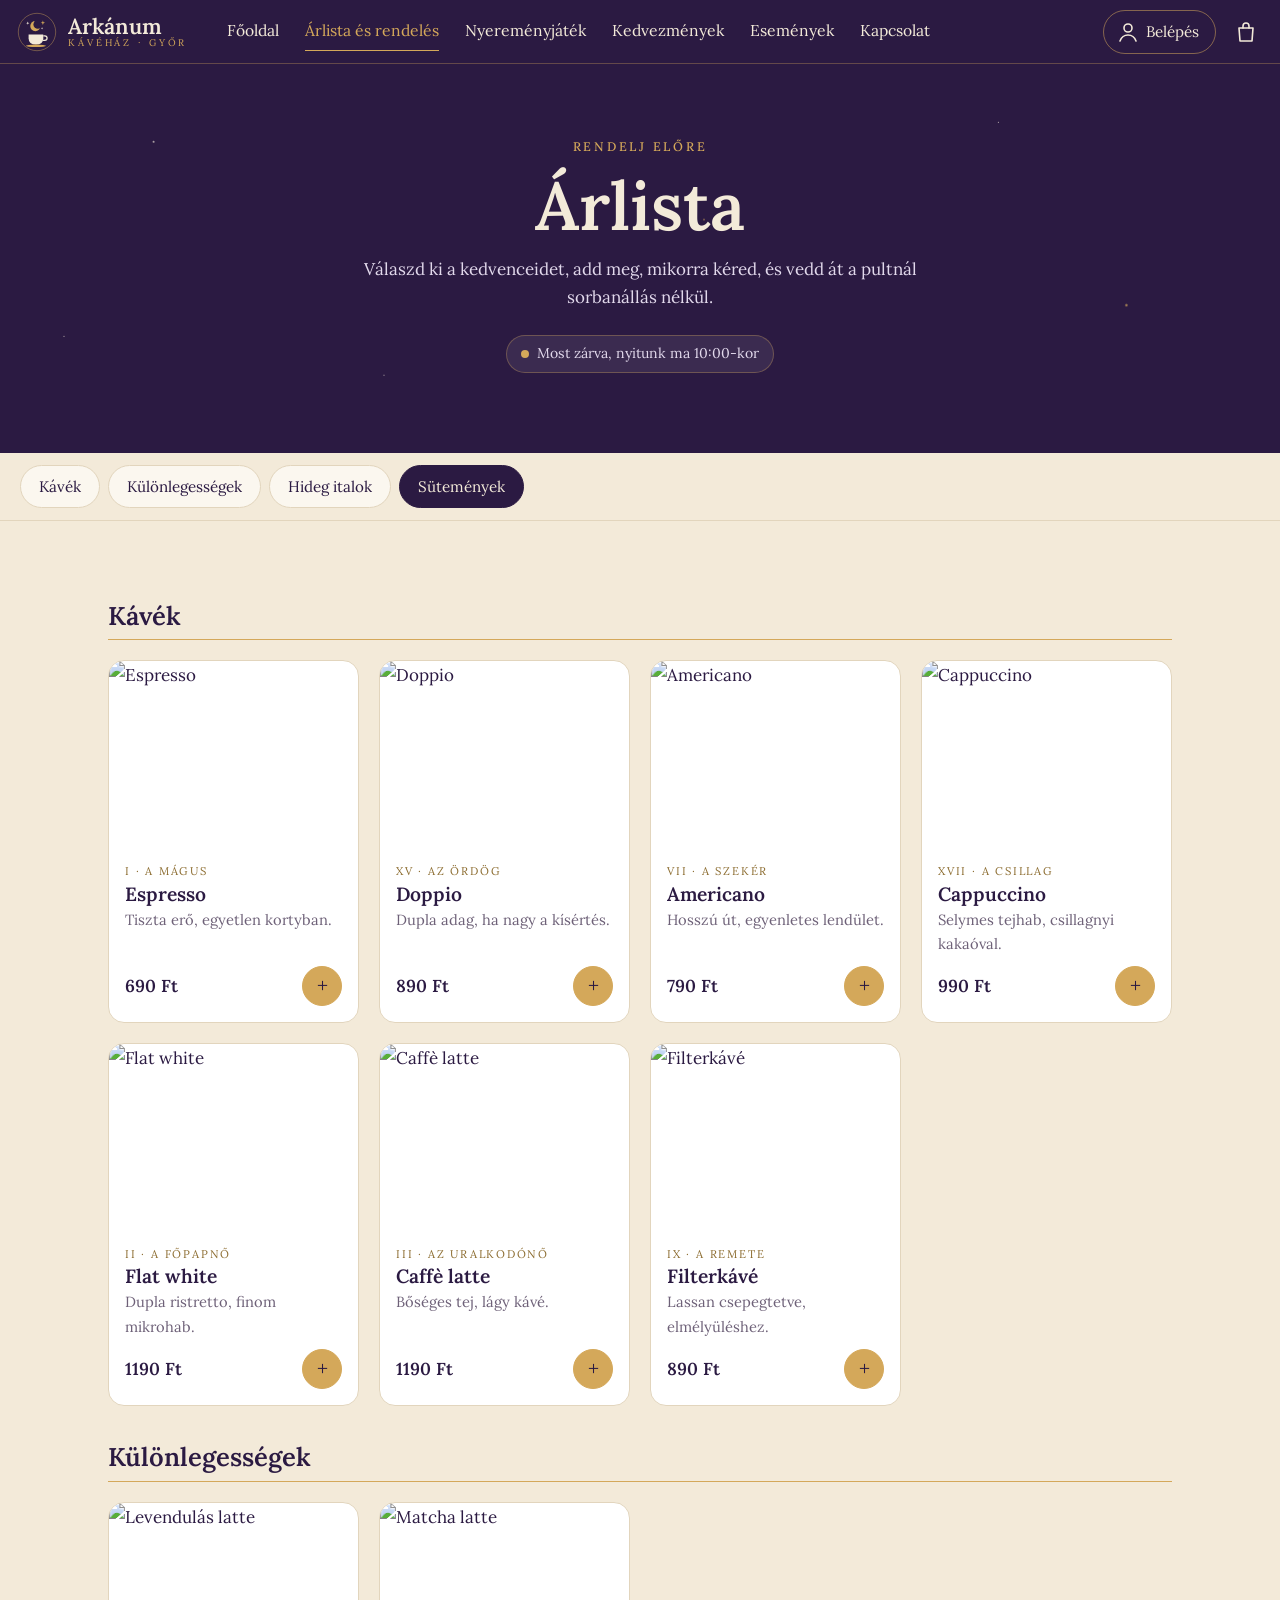
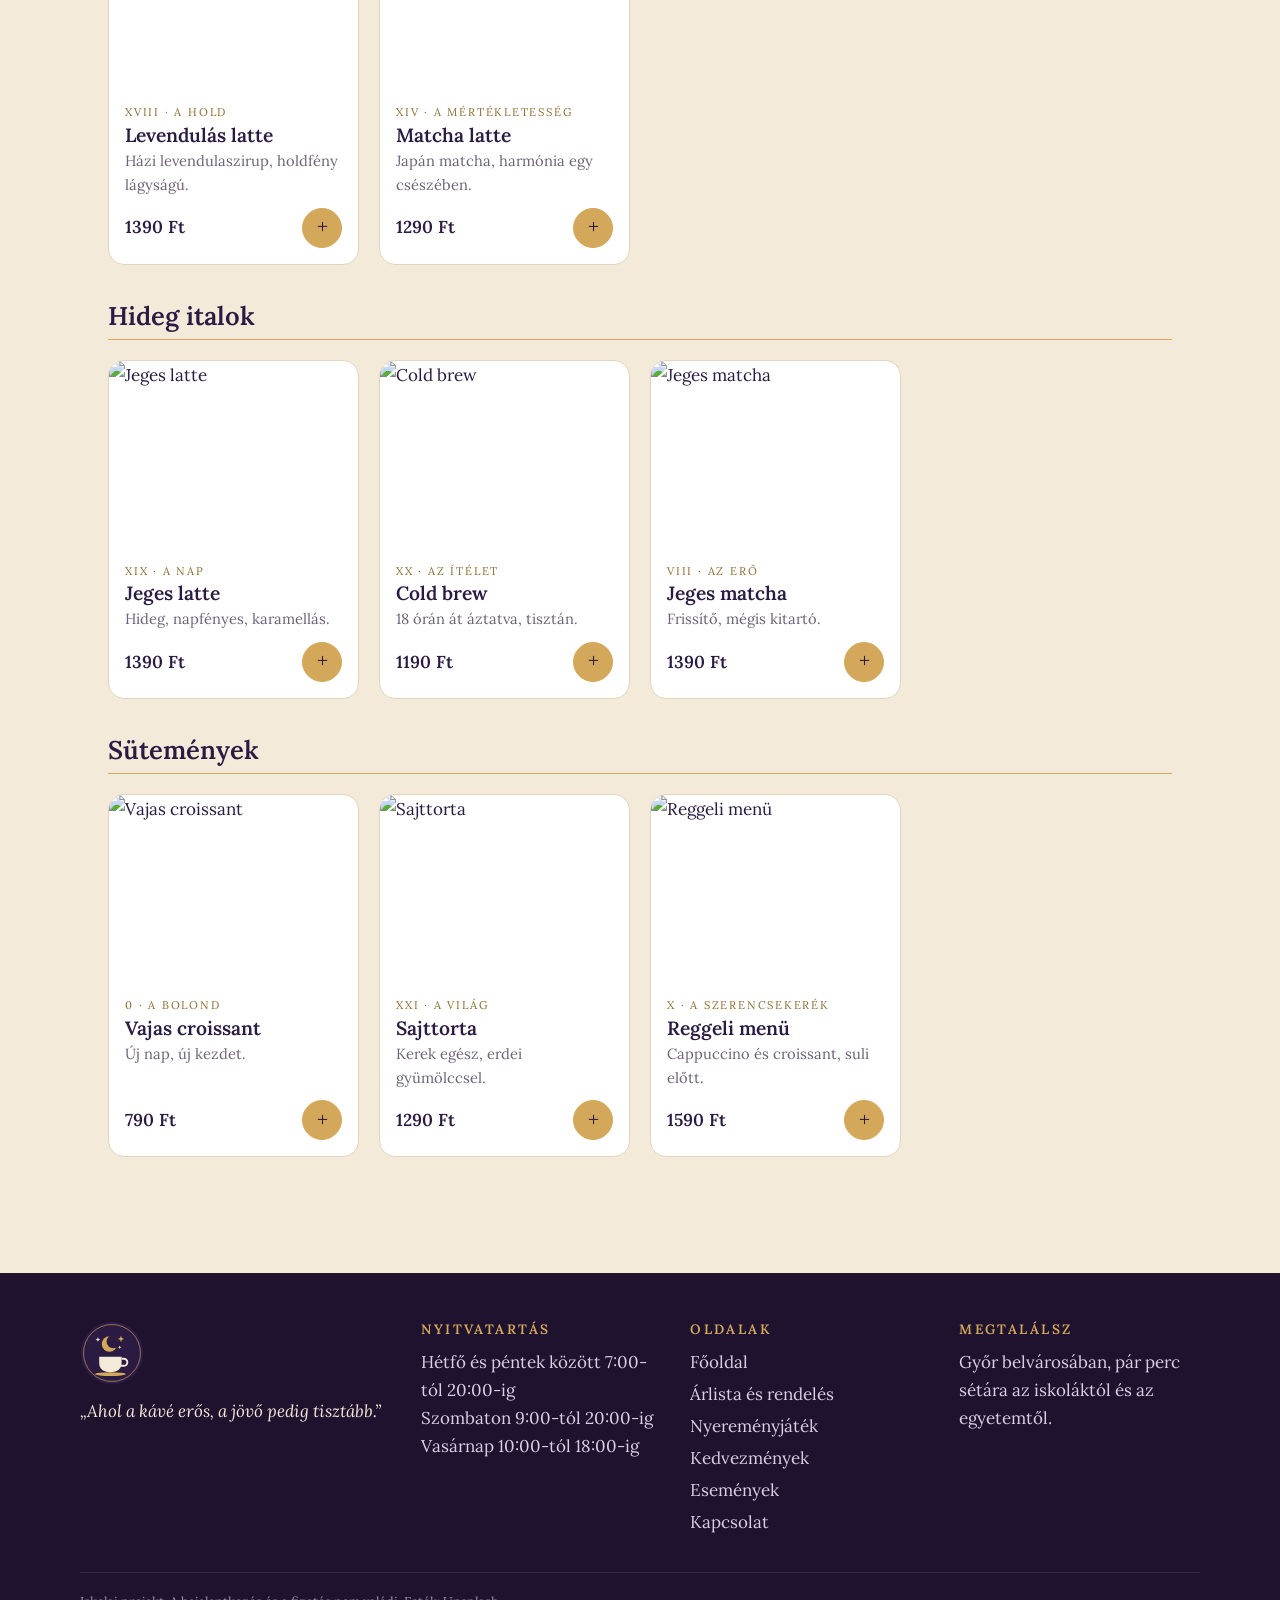
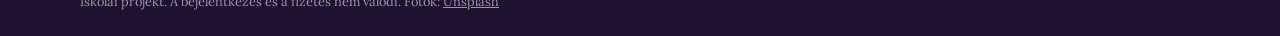
==== arlista.html @ 1b2915c7 "Többoldalas, mobilbarát oldal: hamburger menü, külön árlista és rendelés, kosár panel, saját időpont" ====
<!doctype html>
<html lang="hu">
<head>
  <meta charset="utf-8">
  <meta name="viewport" content="width=device-width, initial-scale=1">
  <title>Árlista és rendelés · Arkánum Kávéház</title>
  <meta name="theme-color" content="#2b1a42">
  <link rel="icon" href="assets/emblem.svg" type="image/svg+xml">
  <link rel="preconnect" href="https://fonts.googleapis.com">
  <link rel="preconnect" href="https://fonts.gstatic.com" crossorigin>
  <link href="https://fonts.googleapis.com/css2?family=Lora:ital,wght@0,400;0,500;0,600;1,400&display=swap" rel="stylesheet">
  <link rel="stylesheet" href="style.css">
</head>
<body>
  <main id="main">
    <section class="page-hero">
      <p class="eyebrow">Rendelj előre</p>
      <h1>Árlista</h1>
      <p>Válaszd ki a kedvenceidet, add meg, mikorra kéred, és vedd át a pultnál sorbanállás nélkül.</p>
      <p class="status-pill" data-open-status></p>
    </section>

    <nav class="cat-bar" id="cat-bar" aria-label="Kategóriák"></nav>
    <div class="wrap menu-wrap" id="menu"></div>

    <div class="cart-bar" id="cart-bar" hidden>
      <button type="button">
        <span id="cart-bar-count"></span>
        <b>Kosár megtekintése</b>
        <span id="cart-bar-total"></span>
      </button>
    </div>
  </main>

  <dialog id="cart" class="drawer" aria-labelledby="cart-title">
    <div class="drawer-head">
      <h2 id="cart-title">Kosarad</h2>
      <button type="button" class="close" data-close aria-label="Bezárás">✕</button>
    </div>
    <div class="drawer-body">
      <div id="cart-empty" class="empty">
        <img src="assets/emblem.svg" alt="" width="88" height="88">
        <p>A kosarad még üres.</p>
        <button type="button" class="btn" data-close>Vissza az árlistához</button>
      </div>
      <div id="cart-full">
        <ul id="cart-items" class="cart-items"></ul>

        <h3>Mikorra kéred?</h3>
        <div id="slots" class="slots" role="radiogroup" aria-label="Átvételi időpont"></div>

        <h3>Kedvezmények</h3>
        <label class="switch"><input type="checkbox" id="opt-student"><span class="track"></span><span>Diák vagyok<small>15% kedvezmény, átvételkor mutasd a diákigazolványod</small></span></label>
        <label class="switch" id="points-row"><input type="checkbox" id="opt-points"><span class="track"></span><span>500 pont beváltása<small>1000 Ft kedvezmény</small></span></label>
        <div class="coupon">
          <input id="opt-coupon" placeholder="Kuponkód, pl. NAP20" autocomplete="off" aria-label="Kuponkód">
          <span id="coupon-state" class="coupon-state" aria-live="polite"></span>
        </div>

        <h3>Fizetés</h3>
        <div class="pay-options">
          <label class="pay-opt"><input type="radio" name="pay" value="revolut" checked><span><b>Revolut Pay</b><small>Gyors fizetés az appból</small></span><em class="tag">5× pont</em></label>
          <label class="pay-opt"><input type="radio" name="pay" value="card"><span><b>Bankkártya</b><small>Visa, Mastercard</small></span></label>
          <label class="pay-opt"><input type="radio" name="pay" value="cash"><span><b>Fizetés átvételkor</b><small>Készpénz vagy kártya a pultnál</small></span></label>
        </div>
        <p class="login-hint" id="login-hint">Lépj be, és gyűjts pontot a rendeléseddel! <button type="button" class="btn-text" id="cart-login">Belépés</button></p>
      </div>
    </div>
    <div class="drawer-foot" id="cart-foot">
      <div id="summary" class="summary"></div>
      <button type="button" class="btn block" id="order-btn">Megrendelem</button>
    </div>
  </dialog>

  <dialog id="pay-dialog" class="modal paysheet">
    <form method="dialog">
      <p class="demo-tag">Demo, nem valódi fizetés</p>
      <h2>Revolut Pay</h2>
      <p class="pay-merchant">Arkánum Kávéház · Győr</p>
      <p class="amount" id="pay-amount"></p>
      <p id="pay-points" class="pay-points"></p>
      <button value="ok" class="btn block">Fizetés jóváhagyása</button>
      <button value="cancel" class="btn-text block">Mégse</button>
    </form>
  </dialog>

  <dialog id="done-dialog" class="modal">
    <form method="dialog" class="center">
      <div class="done-check" aria-hidden="true">✓</div>
      <h2>Köszönjük a rendelést!</h2>
      <p class="muted">Kortyolj a jövőbe!</p>
      <dl class="receipt">
        <div><dt>Rendelésszám</dt><dd id="done-no"></dd></div>
        <div><dt>Átvétel</dt><dd id="done-time"></dd></div>
        <div><dt>Fizetve</dt><dd id="done-total"></dd></div>
      </dl>
      <p id="done-points" class="small"></p>
      <button value="ok" class="btn block">Rendben</button>
    </form>
  </dialog>

  <script src="data.js"></script>
  <script src="pricing.js"></script>
  <script src="site.js"></script>
  <script src="order.js"></script>
</body>
</html>
---- style.css ----
/* Arkánum Kávéház: mobilra tervezve, nagyobb kijelzőn bővül. */
:root {
  --cream: #f3ead9;
  --paper: #fbf7ef;
  --night: #2b1a42;
  --night-2: #3a2657;
  --night-3: #1e122f;
  --gold: #d4a85a;
  --gold-2: #e4c07f;
  --gold-dark: #8b6b2e;
  --text: #2b1a42;
  --muted: #6e6178;
  --line: #e2d5bd;
  --ok: #3f7d4e;
  --bad: #a1413a;
  --serif: 'Lora', Georgia, serif;
  --header-h: 64px;
  --radius: 16px;
  --shadow: 0 10px 30px #2b1a421f;
}
* { box-sizing: border-box; }
[hidden] { display: none !important; }
html { scroll-behavior: smooth; scroll-padding-top: calc(var(--header-h) + 76px); -webkit-text-size-adjust: 100%; }
body { margin: 0; font: 17px/1.65 var(--serif); background: var(--cream); color: var(--text); }
body.menu-open { overflow: hidden; }
img { max-width: 100%; display: block; }
a { color: inherit; }
h1, h2, h3 { font-weight: 600; line-height: 1.2; margin: 0 0 12px; }
h1 { font-size: clamp(2.4rem, 9vw, 4.2rem); }
h2 { font-size: clamp(1.6rem, 5.5vw, 2.4rem); }
h3 { font-size: 1.2rem; }
p { margin: 0 0 14px; }
button { font: inherit; color: inherit; }
:focus-visible { outline: 2px solid var(--gold); outline-offset: 3px; }
.skip { position: absolute; left: -999px; top: 8px; background: var(--gold); color: var(--night); padding: 8px 14px; border-radius: 8px; z-index: 100; }
.skip:focus { left: 8px; }

.wrap { max-width: 1120px; margin: 0 auto; padding: 56px 20px; }
.wrap.narrow { max-width: 760px; }
.center { text-align: center; }
.muted { color: var(--muted); }
.small { font-size: .9rem; }
.eyebrow { text-transform: uppercase; letter-spacing: .22em; font-size: .78rem; font-weight: 500; color: var(--gold-dark); margin: 0 0 8px; }
.caps { text-transform: uppercase; letter-spacing: .45em; color: var(--gold); margin: 0; padding-left: .45em; }
.link-arrow { color: var(--gold-dark); font-weight: 600; text-decoration: none; white-space: nowrap; }
.link-arrow:hover { text-decoration: underline; }

/* ---------- Gombok ---------- */
.btn { display: inline-flex; align-items: center; justify-content: center; gap: 8px; min-height: 48px; padding: 10px 26px;
  background: var(--gold); color: var(--night); border: 1px solid var(--gold); border-radius: 999px;
  font-weight: 600; text-decoration: none; cursor: pointer; transition: background .15s, transform .15s; }
.btn:hover { background: var(--gold-2); }
.btn:active { transform: scale(.97); }
.btn.ghost { background: transparent; color: var(--gold); }
.btn.ghost:hover { background: #d4a85a22; }
.btn.ghost-dark { background: transparent; color: var(--night); border-color: var(--night); }
.btn.ghost-dark:hover { background: var(--night); color: var(--cream); }
.btn.block { width: 100%; }
.btn.small { min-height: 38px; padding: 6px 16px; font-size: .9rem; }
.btn-text { background: none; border: 0; color: var(--gold-dark); font-weight: 600; cursor: pointer; padding: 10px; min-height: 44px; }
.btn-text.block { width: 100%; }
.actions { display: flex; gap: 12px; justify-content: center; flex-wrap: wrap; }
.actions.left { justify-content: flex-start; }

/* ---------- Fejléc ---------- */
.site-header { position: sticky; top: 0; z-index: 50; height: var(--header-h); display: flex; align-items: center; gap: 16px;
  padding: 0 12px 0 16px; background: var(--night); color: var(--cream); border-bottom: 1px solid #d4a85a55; }
.brand { display: flex; align-items: center; gap: 10px; text-decoration: none; }
.brand img { width: 42px; height: 42px; }
.brand-text { display: flex; flex-direction: column; line-height: 1.05; }
.brand-text b { font-size: 1.35rem; font-weight: 600; }
.brand-text small { font-size: .6rem; letter-spacing: .3em; text-transform: uppercase; color: var(--gold); }
.header-actions { margin-left: auto; display: flex; align-items: center; gap: 2px; }
.icon-btn { position: relative; display: inline-flex; align-items: center; gap: 6px; min-width: 44px; height: 44px; padding: 0 10px;
  background: none; border: 0; border-radius: 999px; color: var(--cream); cursor: pointer; text-decoration: none; }
.icon-btn:hover { background: #ffffff14; }
.icon-btn svg { width: 24px; height: 24px; fill: none; stroke: currentColor; stroke-width: 1.6; stroke-linecap: round; stroke-linejoin: round; }
.account-label { display: none; font-size: .95rem; }
.count { position: absolute; top: 4px; right: 2px; min-width: 19px; height: 19px; padding: 0 5px; border-radius: 999px;
  background: var(--gold); color: var(--night); font-size: .72rem; font-weight: 600; display: grid; place-items: center; }

.hamburger { width: 44px; height: 44px; display: grid; place-content: center; gap: 6px; background: none; border: 0; cursor: pointer; }
.hamburger span { display: block; width: 24px; height: 2px; background: var(--cream); border-radius: 2px; transition: transform .25s, opacity .2s; }
.menu-open .hamburger span:nth-child(1) { transform: translateY(8px) rotate(45deg); }
.menu-open .hamburger span:nth-child(2) { opacity: 0; }
.menu-open .hamburger span:nth-child(3) { transform: translateY(-8px) rotate(-45deg); }

/* Mobil menü: teljes képernyős panel */
.site-nav { position: fixed; inset: var(--header-h) 0 0 0; z-index: 49; display: flex; flex-direction: column; padding: 24px 24px 40px;
  background: var(--night); overflow-y: auto; visibility: hidden; opacity: 0; transform: translateY(-12px);
  transition: opacity .25s, transform .25s, visibility 0s .25s; }
.menu-open .site-nav { visibility: visible; opacity: 1; transform: none; transition: opacity .25s, transform .25s; }
.site-nav a { color: var(--cream); text-decoration: none; font-size: 1.6rem; padding: 14px 0; border-bottom: 1px solid #d4a85a33; }
.site-nav a[aria-current="page"] { color: var(--gold); }
.nav-extra { margin-top: auto; padding-top: 32px; text-align: center; }
.site-nav .btn { font-size: 1.05rem; padding: 10px 26px; border: 1px solid var(--gold); color: var(--night); }
.nav-status { color: #bfb2cf; font-size: .9rem; margin: 14px 0 0; }

@media (min-width: 1080px) {
  .hamburger { display: none; }
  .site-nav { position: static; visibility: visible; opacity: 1; transform: none; flex-direction: row; gap: 26px;
    padding: 0; margin-left: 24px; background: none; overflow: visible; transition: none; }
  .site-nav a { font-size: .98rem; padding: 6px 0; border: 0; border-bottom: 1px solid transparent; }
  .site-nav a:hover, .site-nav a[aria-current="page"] { color: var(--gold); border-bottom-color: var(--gold); }
  .nav-extra { display: none; }
  .account-label { display: inline; }
  .account-btn { border: 1px solid #d4a85a88; padding: 0 16px 0 12px; margin-right: 6px; }
}

/* ---------- Csillagos lila hátterek ---------- */
.night, .page-hero, .promo {
  background-color: var(--night);
  background-image:
    radial-gradient(1.5px 1.5px at 12% 20%, #f3ead9cc, transparent),
    radial-gradient(1px 1px at 78% 15%, #f3ead9aa, transparent),
    radial-gradient(2px 2px at 88% 62%, #d4a85acc, transparent),
    radial-gradient(1px 1px at 30% 80%, #f3ead999, transparent),
    radial-gradient(1.5px 1.5px at 55% 40%, #d4a85a99, transparent),
    radial-gradient(1px 1px at 5% 70%, #f3ead9aa, transparent); }

/* ---------- Főoldal ---------- */
.hero { position: relative; min-height: calc(100svh - var(--header-h)); display: grid; place-items: center; text-align: center;
  padding: 48px 20px; color: var(--cream);
  background: linear-gradient(180deg, #2b1a42e6 0%, #2b1a42b3 45%, #1e122ff2 100%), var(--bg) center / cover no-repeat, var(--night); }
.hero-emblem { width: clamp(110px, 28vw, 150px); height: auto; margin: 0 auto 14px; filter: drop-shadow(0 8px 24px #0006); }
.hero h1 { font-size: clamp(3.2rem, 15vw, 6rem); margin: 0; }
.divider { display: flex; align-items: center; gap: 10px; max-width: 320px; margin: 18px auto; color: var(--gold); }
.divider::before, .divider::after { content: ''; flex: 1; height: 1px; background: var(--gold); }
.slogan { font-style: italic; font-size: clamp(1.25rem, 4.5vw, 1.7rem); margin-bottom: 28px; }
.status-pill { display: inline-flex; align-items: center; gap: 8px; margin: 26px 0 0; padding: 6px 14px; border-radius: 999px;
  background: #ffffff14; border: 1px solid #d4a85a55; font-size: .88rem; }
.status-pill::before { content: ''; width: 8px; height: 8px; border-radius: 50%; background: var(--gold); }
.status-pill.dark { background: var(--paper); border-color: var(--line); margin: 0 0 20px; }

.split { display: grid; gap: 36px; align-items: center; }
.quote { font-style: italic; font-size: 1.25rem; color: var(--gold-dark); border-left: 2px solid var(--gold); padding-left: 16px; }
.tarot-sample { margin: 0; }
.tarot-sample img { max-height: 520px; width: auto; margin: 0 auto; border: 1px solid var(--gold); box-shadow: var(--shadow); transform: rotate(2deg); }
.visit img { border-radius: var(--radius); aspect-ratio: 4 / 3; object-fit: cover; width: 100%; height: auto; box-shadow: var(--shadow); }

.band { background: var(--paper); border-block: 1px solid var(--line); }
.section-head { display: flex; justify-content: space-between; align-items: end; gap: 16px; flex-wrap: wrap; margin-bottom: 24px; }
.section-head h2 { margin: 0; }

.featured { display: grid; grid-auto-flow: column; grid-auto-columns: minmax(250px, 78%); gap: 16px; overflow-x: auto;
  scroll-snap-type: x mandatory; padding-bottom: 8px; margin: 0 -20px; padding-inline: 20px; scrollbar-width: none; }
.featured::-webkit-scrollbar { display: none; }
.feat-card { scroll-snap-align: start; background: #fff; border-radius: var(--radius); overflow: hidden; text-decoration: none;
  border: 1px solid var(--line); transition: transform .2s, box-shadow .2s; }
.feat-card:hover { transform: translateY(-4px); box-shadow: var(--shadow); }
.feat-card img { aspect-ratio: 4 / 3; object-fit: cover; width: 100%; height: auto; }
.fc-body { padding: 16px 18px 20px; }
.fc-body h3 { margin: 2px 0 4px; }
.fc-body .desc { color: var(--muted); font-size: .95rem; margin-bottom: 10px; }
.arcana { display: block; text-transform: uppercase; letter-spacing: .16em; font-size: .7rem; color: var(--gold-dark); }
.price { font-weight: 600; font-size: 1.08rem; white-space: nowrap; }

.features { display: grid; gap: 16px; margin-top: 28px; }
.features article { background: var(--paper); border: 1px solid var(--line); border-radius: var(--radius); padding: 24px; }
.f-icon { display: grid; place-items: center; width: 52px; height: 52px; border-radius: 50%; background: var(--night); color: var(--gold);
  font-size: 1.4rem; margin-bottom: 14px; }
.features p { color: var(--muted); }

.promo { color: var(--cream); }
.promo .eyebrow { color: var(--gold); }
.promo-inner { display: grid; gap: 20px; }
.promo p:not(.eyebrow) { color: #d9cfe6; margin: 0; }

/* ---------- Aloldalak fejléce ---------- */
.page-hero { color: var(--cream); text-align: center; padding: 48px 20px 56px; }
.page-hero .eyebrow { color: var(--gold); }
.page-hero h1 { margin-bottom: 10px; }
.page-hero p { max-width: 560px; margin-inline: auto; color: #e2d9ec; }
.page-hero .status-pill { margin-top: 10px; }

/* ---------- Árlista ---------- */
.cat-bar { position: sticky; top: var(--header-h); z-index: 40; display: flex; gap: 8px; overflow-x: auto; padding: 12px 20px;
  background: var(--cream); border-bottom: 1px solid var(--line); scrollbar-width: none; }
.cat-bar::-webkit-scrollbar { display: none; }
.chip { flex: none; padding: 8px 18px; border-radius: 999px; border: 1px solid var(--line); background: var(--paper);
  text-decoration: none; font-size: .95rem; white-space: nowrap; }
.chip.active, .chip:hover { background: var(--night); color: var(--cream); border-color: var(--night); }
.menu-wrap { padding-top: 24px; padding-bottom: 120px; }
.menu-cat { margin-bottom: 36px; }
.menu-cat h2 { font-size: 1.6rem; padding-bottom: 8px; border-bottom: 1px solid var(--gold); margin-bottom: 8px; }
.menu-list { display: grid; }
.menu-item { display: grid; grid-template-columns: 1fr 104px; gap: 14px; padding: 16px 0; border-bottom: 1px solid var(--line); }
.menu-item img { grid-column: 2; grid-row: 1; width: 104px; height: 104px; object-fit: cover; border-radius: 12px; }
.mi-body { grid-column: 1; grid-row: 1; display: flex; flex-direction: column; min-width: 0; }
.mi-body h3 { margin: 2px 0 2px; }
.mi-body .desc { color: var(--muted); font-size: .92rem; margin: 0 0 10px; }
.mi-foot { margin-top: auto; display: flex; align-items: center; justify-content: space-between; gap: 10px; }

.stepper { display: inline-flex; align-items: center; gap: 4px; }
.stepper button, .add-btn { width: 40px; height: 40px; border-radius: 50%; border: 1px solid var(--gold); background: var(--paper);
  color: var(--night); font-size: 1.3rem; line-height: 1; cursor: pointer; display: grid; place-items: center; }
.stepper .add-btn { background: var(--gold); }
.stepper button:hover, .add-btn:hover { background: var(--gold-2); }
.stepper .qty { min-width: 26px; text-align: center; font-weight: 600; }
.stepper.big button { width: 36px; height: 36px; }

.cart-bar { position: fixed; left: 0; right: 0; bottom: 0; z-index: 45; padding: 12px 16px calc(12px + env(safe-area-inset-bottom));
  background: linear-gradient(transparent, var(--cream) 30%); }
.cart-bar button { width: 100%; max-width: 560px; margin: 0 auto; display: flex; justify-content: space-between; align-items: center; gap: 12px;
  min-height: 56px; padding: 0 22px; border: 0; border-radius: 999px; background: var(--night); color: var(--cream); cursor: pointer;
  box-shadow: 0 8px 24px #2b1a4255; }
.cart-bar b { color: var(--gold); }

@media (min-width: 720px) {
  .menu-list { grid-template-columns: repeat(auto-fill, minmax(250px, 1fr)); gap: 20px; padding-top: 12px; }
  .menu-item { display: flex; flex-direction: column; gap: 0; padding: 0; border: 1px solid var(--line); border-radius: var(--radius);
    background: #fff; overflow: hidden; }
  .menu-item img { width: 100%; height: auto; aspect-ratio: 4 / 3; border-radius: 0; }
  .mi-body { padding: 14px 16px 16px; flex: 1; }
}

/* ---------- Kosár (alsó panel mobilon, oldalsáv asztalin) ---------- */
dialog { color: var(--text); font-family: var(--serif); }
dialog::backdrop { background: #1a0f2bb8; backdrop-filter: blur(2px); }
.drawer { margin: auto 0 0; width: 100%; max-width: 100%; max-height: 92svh; padding: 0; border: 0; border-radius: 22px 22px 0 0;
  background: var(--paper); overflow: hidden; }
.drawer[open] { display: flex; flex-direction: column; animation: up .28s ease-out; }
@keyframes up { from { transform: translateY(40px); opacity: 0; } }
.drawer-head { display: flex; align-items: center; justify-content: space-between; padding: 16px 20px; border-bottom: 1px solid var(--line); }
.drawer-head h2 { font-size: 1.4rem; margin: 0; }
.close { width: 44px; height: 44px; border-radius: 50%; border: 1px solid var(--line); background: #fff; cursor: pointer; font-size: 1rem; }
.drawer-body { overflow-y: auto; padding: 8px 20px 20px; flex: 1; overscroll-behavior: contain; }
.drawer-body h3 { font-size: 1.05rem; margin: 22px 0 10px; }
.drawer-foot { padding: 14px 20px calc(14px + env(safe-area-inset-bottom)); border-top: 1px solid var(--line); background: #fff; }
@media (min-width: 720px) {
  .drawer { margin: 0 0 0 auto; height: 100%; max-height: 100%; width: 440px; border-radius: 0; }
  .drawer[open] { animation-name: side; }
  @keyframes side { from { transform: translateX(40px); opacity: 0; } }
}
.empty { text-align: center; padding: 40px 0; }
.empty img { margin: 0 auto 16px; opacity: .85; }
.cart-items { list-style: none; margin: 0; padding: 0; }
.cart-line { display: grid; grid-template-columns: 56px 1fr auto; gap: 12px; align-items: center; padding: 12px 0; border-bottom: 1px solid var(--line); }
.cart-line img { width: 56px; height: 56px; border-radius: 10px; object-fit: cover; }
.cart-line .cl-info { display: flex; flex-direction: column; line-height: 1.3; min-width: 0; }
.cart-line small { color: var(--muted); }

.slots { display: grid; grid-auto-flow: column; grid-auto-columns: 92px; gap: 8px; overflow-x: auto; padding-bottom: 6px; scrollbar-width: thin; }
.slot { position: relative; display: flex; flex-direction: column; align-items: center; padding: 10px 6px; border: 1px solid var(--line);
  border-radius: 12px; background: #fff; cursor: pointer; line-height: 1.25; }
.slot input { position: absolute; opacity: 0; pointer-events: none; }
.slot small { font-size: .74rem; color: var(--muted); text-transform: capitalize; }
.slot b { font-size: 1.1rem; }
.slot:has(input:checked) { background: var(--night); border-color: var(--night); color: var(--cream); }
.slot:has(input:checked) small { color: var(--gold); }
.slot:has(input:focus-visible) { outline: 2px solid var(--gold); outline-offset: 2px; }

.switch { position: relative; display: flex; align-items: center; gap: 12px; padding: 10px 0; cursor: pointer; }
.switch input { position: absolute; opacity: 0; }
.switch .track { flex: none; width: 46px; height: 28px; border-radius: 999px; background: #d8ccb6; position: relative; transition: background .2s; }
.switch .track::after { content: ''; position: absolute; top: 3px; left: 3px; width: 22px; height: 22px; border-radius: 50%; background: #fff;
  box-shadow: 0 1px 3px #0003; transition: transform .2s; }
.switch input:checked + .track { background: var(--night); }
.switch input:checked + .track::after { transform: translateX(18px); background: var(--gold); }
.switch input:focus-visible + .track { outline: 2px solid var(--gold); outline-offset: 2px; }
.switch small { display: block; color: var(--muted); font-size: .82rem; line-height: 1.3; }
.coupon { display: flex; align-items: center; gap: 10px; flex-wrap: wrap; margin-top: 6px; }
.coupon input { flex: 1; min-width: 160px; }
.coupon-state { font-size: .85rem; }
.coupon-state.ok { color: var(--ok); }
.coupon-state.bad { color: var(--bad); }

input:not([type=radio]):not([type=checkbox]) { width: 100%; min-height: 48px; padding: 10px 14px; font: inherit; color: var(--text);
  border: 1px solid #cdbb98; border-radius: 12px; background: #fff; }
input:focus { outline: 2px solid var(--gold); outline-offset: 0; border-color: var(--gold); }

.pay-options { display: grid; gap: 8px; }
.pay-opt { display: flex; align-items: center; gap: 12px; padding: 14px 16px; border: 1px solid var(--line); border-radius: 14px;
  background: #fff; cursor: pointer; }
.pay-opt input { appearance: none; flex: none; width: 22px; height: 22px; margin: 0; border: 2px solid #b9a682; border-radius: 50%; display: grid; place-items: center; }
.pay-opt input::after { content: ''; width: 10px; height: 10px; border-radius: 50%; background: var(--gold); transform: scale(0); transition: transform .15s; }
.pay-opt input:checked { border-color: var(--night); background: var(--night); }
.pay-opt input:checked::after { transform: scale(1); }
.pay-opt span { display: flex; flex-direction: column; line-height: 1.3; flex: 1; }
.pay-opt small { color: var(--muted); font-size: .82rem; }
.pay-opt:has(input:checked) { border-color: var(--night); box-shadow: 0 0 0 1px var(--night); }
.tag { font-style: normal; font-size: .75rem; font-weight: 600; background: var(--night); color: var(--gold); padding: 3px 10px; border-radius: 999px; white-space: nowrap; }
.login-hint { margin-top: 16px; font-size: .9rem; color: var(--muted); background: #fff; border: 1px dashed var(--gold); border-radius: 12px; padding: 10px 14px; }
.login-hint .btn-text { padding: 0 4px; min-height: 0; }

.summary { margin-bottom: 12px; }
.summary p { display: flex; justify-content: space-between; margin: 2px 0; font-size: .95rem; }
.summary .save span:last-child { color: var(--ok); font-weight: 600; }
.summary .pts span:last-child { color: var(--gold-dark); }

/* ---------- Középre igazított ablakok ---------- */
.modal { width: min(420px, calc(100% - 32px)); max-height: 90svh; padding: 28px 24px 20px; border: 1px solid var(--gold);
  border-radius: 22px; background: var(--paper); }
.modal[open] { animation: pop .22s ease-out; }
@keyframes pop { from { transform: scale(.95); opacity: 0; } }
.modal h2 { font-size: 1.6rem; text-align: center; margin-bottom: 4px; }
.modal > form > .muted { text-align: center; }
.modal label { display: block; margin: 12px 0; font-size: .95rem; }
.modal label input { margin-top: 4px; }
.modal .btn.block { margin-top: 12px; }
.modal-emblem { margin: 0 auto 10px; }
.points-card { margin: 18px auto 10px; text-align: center; padding: 18px; border-radius: 16px; background: var(--night); color: var(--gold); }
.points-card span { display: block; font-size: 2.6rem; font-weight: 600; line-height: 1; }
.points-card small { color: var(--cream); letter-spacing: .15em; text-transform: uppercase; font-size: .72rem; }

.paysheet { background: #121214; color: #fff; border-color: #2c2c30; text-align: center; }
.paysheet h2 { color: #fff; }
.demo-tag { display: inline-block; color: var(--gold); border: 1px solid #d4a85a66; border-radius: 999px; padding: 2px 12px; font-size: .78rem; margin-bottom: 14px; }
.pay-merchant { color: #a8a8b3; font-size: .9rem; margin: 0; }
.paysheet .amount { font-size: 2.6rem; font-weight: 600; margin: 10px 0 4px; }
.pay-points { color: var(--gold); }
.paysheet .btn-text { color: #c9c9d2; }

.done-check { width: 72px; height: 72px; border-radius: 50%; margin: 0 auto 14px; display: grid; place-items: center;
  background: var(--night); color: var(--gold); font-size: 2rem; }
.receipt { margin: 18px 0; padding: 14px 16px; border-radius: 14px; background: #fff; border: 1px solid var(--line); text-align: left; }
.receipt div { display: flex; justify-content: space-between; padding: 4px 0; }
.receipt dt { color: var(--muted); }
.receipt dd { margin: 0; font-weight: 600; }

/* ---------- Nyereményjáték ---------- */
.game { padding-bottom: 64px; }
.draw { display: flex; justify-content: center; gap: 16px; margin: 28px 0 12px; perspective: 800px; }
.tarot { width: min(42vw, 190px); aspect-ratio: 2 / 3.3; border-radius: 14px; border: 2px solid var(--gold);
  display: flex; flex-direction: column; align-items: center; justify-content: center; gap: 10px; padding: 14px; }
.tarot.back { background: var(--night-2); color: var(--gold); cursor: pointer;
  background-image: repeating-linear-gradient(45deg, #d4a85a22 0 2px, transparent 2px 14px); transition: transform .2s;
  box-shadow: 0 12px 30px #0006; }
.tarot.back:hover:not(:disabled) { transform: translateY(-6px) rotate(-2deg); }
.tarot.back:disabled { opacity: .4; cursor: default; }
.tarot .sym { font-size: 3.2rem; line-height: 1; }
.deck-label { font-size: .8rem; color: var(--cream); }
.tarot.face { background: var(--cream); color: var(--night); justify-content: space-between; text-align: center; animation: flip .6s ease-out;
  box-shadow: 0 12px 30px #0006; }
.tarot.face .num { border: 1px solid var(--gold-dark); border-radius: 999px; min-width: 36px; height: 36px; padding: 0 8px; display: grid; place-items: center; font-weight: 600; }
.tarot.face .name { font-weight: 600; text-transform: uppercase; letter-spacing: .03em; font-size: clamp(.68rem, 2.8vw, .9rem); overflow-wrap: anywhere; border-top: 1px solid var(--gold-dark); padding-top: 8px; width: 100%; }
.tarot.face .sym { color: var(--gold-dark); }
@keyframes flip { from { transform: rotateY(90deg); } }
.muted-light { color: #bfb2cf; }
.draw-msg { max-width: 520px; margin: 8px auto 0; }
.card-text { font-style: italic; font-size: 1.15rem; }
.win { margin-top: 12px; padding: 20px; border: 1px solid var(--gold); border-radius: 16px; background: #ffffff0d; }
.win p { margin: 0 0 8px; }
.win code { display: block; font: 600 1.6rem var(--serif); letter-spacing: .1em; color: var(--gold); margin: 6px 0 14px; }

.prizes { display: grid; gap: 14px; margin-top: 24px; }
.prizes article { display: grid; grid-template-columns: 56px 1fr; grid-template-rows: auto auto; column-gap: 14px; align-items: center;
  background: var(--paper); border: 1px solid var(--line); border-radius: var(--radius); padding: 16px 18px; }
.p-sym { grid-row: span 2; display: grid; place-items: center; width: 56px; height: 56px; border-radius: 50%; background: var(--night); color: var(--gold); font-size: 1.5rem; }
.prizes h3 { margin: 0; }
.p-val { margin: 0; color: var(--gold-dark); font-weight: 600; }
.rules { padding-left: 22px; margin: 0 0 24px; }
.rules li { margin-bottom: 8px; }

/* ---------- Kedvezmények ---------- */
.perks { display: grid; gap: 16px; }
.perk { background: var(--paper); border: 1px solid var(--line); border-radius: var(--radius); padding: 24px; }
.perk .big { display: block; font-size: 2.4rem; font-weight: 600; color: var(--gold-dark); line-height: 1.1; margin-bottom: 6px; }
.perk p { margin: 0; color: var(--muted); }
.perk.dark { background: var(--night); color: var(--cream); border-color: var(--night); }
.perk.dark .big { color: var(--gold); }
.perk.dark p { color: #d9cfe6; }
.steps { list-style: none; counter-reset: s; padding: 0; margin: 28px 0; display: grid; gap: 14px; }
.steps li { counter-increment: s; display: grid; grid-template-columns: 48px 1fr; column-gap: 14px; align-items: start; }
.steps li::before { content: counter(s); grid-row: span 2; width: 48px; height: 48px; border-radius: 50%; display: grid; place-items: center;
  background: var(--gold); color: var(--night); font-weight: 600; font-size: 1.2rem; }
.steps span { color: var(--muted); }
.rate-table { width: 100%; border-collapse: collapse; margin-top: 12px; font-size: .95rem; }
.rate-table th, .rate-table td { text-align: left; padding: 12px 10px; border-bottom: 1px solid var(--line); }
.rate-table th { font-weight: 500; color: var(--muted); font-size: .85rem; }
.rate-table .hl td { background: var(--night); color: var(--cream); }
.rate-table .hl td:nth-child(2) { color: var(--gold); font-weight: 600; }

/* ---------- Események ---------- */
.events { display: grid; gap: 24px; }
.event { background: #fff; border: 1px solid var(--line); border-radius: var(--radius); overflow: hidden; }
.event img { width: 100%; height: auto; aspect-ratio: 16 / 9; object-fit: cover; }
.ev-body { padding: 22px 22px 26px; }
.ev-meta { list-style: none; padding: 0; margin: 0 0 18px; display: flex; flex-wrap: wrap; gap: 8px; }
.ev-meta li { font-size: .85rem; background: var(--cream); border-radius: 999px; padding: 4px 12px; }

/* ---------- Kapcsolat ---------- */
.contact { display: grid; gap: 32px; }
.contact h2 { font-size: 1.5rem; margin-top: 8px; }
.hours { border-collapse: collapse; margin-bottom: 28px; width: 100%; max-width: 380px; }
.hours th, .hours td { padding: 8px 0; border-bottom: 1px solid var(--line); text-align: left; }
.hours th { font-weight: 400; color: var(--muted); }
.hours td { text-align: right; }
.map { width: 100%; height: 360px; border: 1px solid var(--gold); border-radius: var(--radius); }

/* ---------- Lábléc ---------- */
.site-footer { background: var(--night-3); color: #d9cfe6; padding: 48px 20px calc(24px + env(safe-area-inset-bottom)); }
.footer-grid { max-width: 1120px; margin: 0 auto; display: grid; gap: 28px; }
.site-footer h3 { color: var(--gold); font-size: .85rem; text-transform: uppercase; letter-spacing: .18em; margin-bottom: 10px; }
.site-footer ul { list-style: none; padding: 0; margin: 0; }
.site-footer li { margin-bottom: 4px; }
.site-footer a { text-decoration: none; }
.site-footer a:hover { color: var(--gold); }
.footer-slogan { font-style: italic; color: var(--cream); margin-top: 12px; }
.fineprint { max-width: 1120px; margin: 32px auto 0; padding-top: 18px; border-top: 1px solid #ffffff1a; font-size: .8rem; color: #9d90ae; }
.fineprint a { text-decoration: underline; }

/* ---------- Nagyobb kijelzők ---------- */
@media (min-width: 720px) {
  .wrap { padding: 80px 28px; }
  .split { grid-template-columns: 1.2fr 1fr; gap: 56px; }
  .split.visit { grid-template-columns: 1fr 1fr; }
  .featured { grid-auto-flow: row; grid-template-columns: repeat(3, 1fr); overflow: visible; margin: 0; padding: 0; }
  .features, .perks, .prizes { grid-template-columns: repeat(auto-fit, minmax(220px, 1fr)); }
  .steps { grid-template-columns: repeat(3, 1fr); }
  .promo-inner { grid-template-columns: 1fr auto; align-items: center; gap: 40px; }
  .page-hero { padding: 72px 20px 80px; }
  .event { display: grid; grid-template-columns: 1fr 1.2fr; }
  .event img { height: 100%; aspect-ratio: auto; }
  .contact { grid-template-columns: 1fr 1.3fr; align-items: start; }
  .map { height: 100%; min-height: 480px; }
  .footer-grid { grid-template-columns: 1.3fr 1fr 1fr 1fr; }
}
@media (prefers-reduced-motion: reduce) {
  *, *::before, *::after { animation: none !important; transition: none !important; scroll-behavior: auto !important; }
}
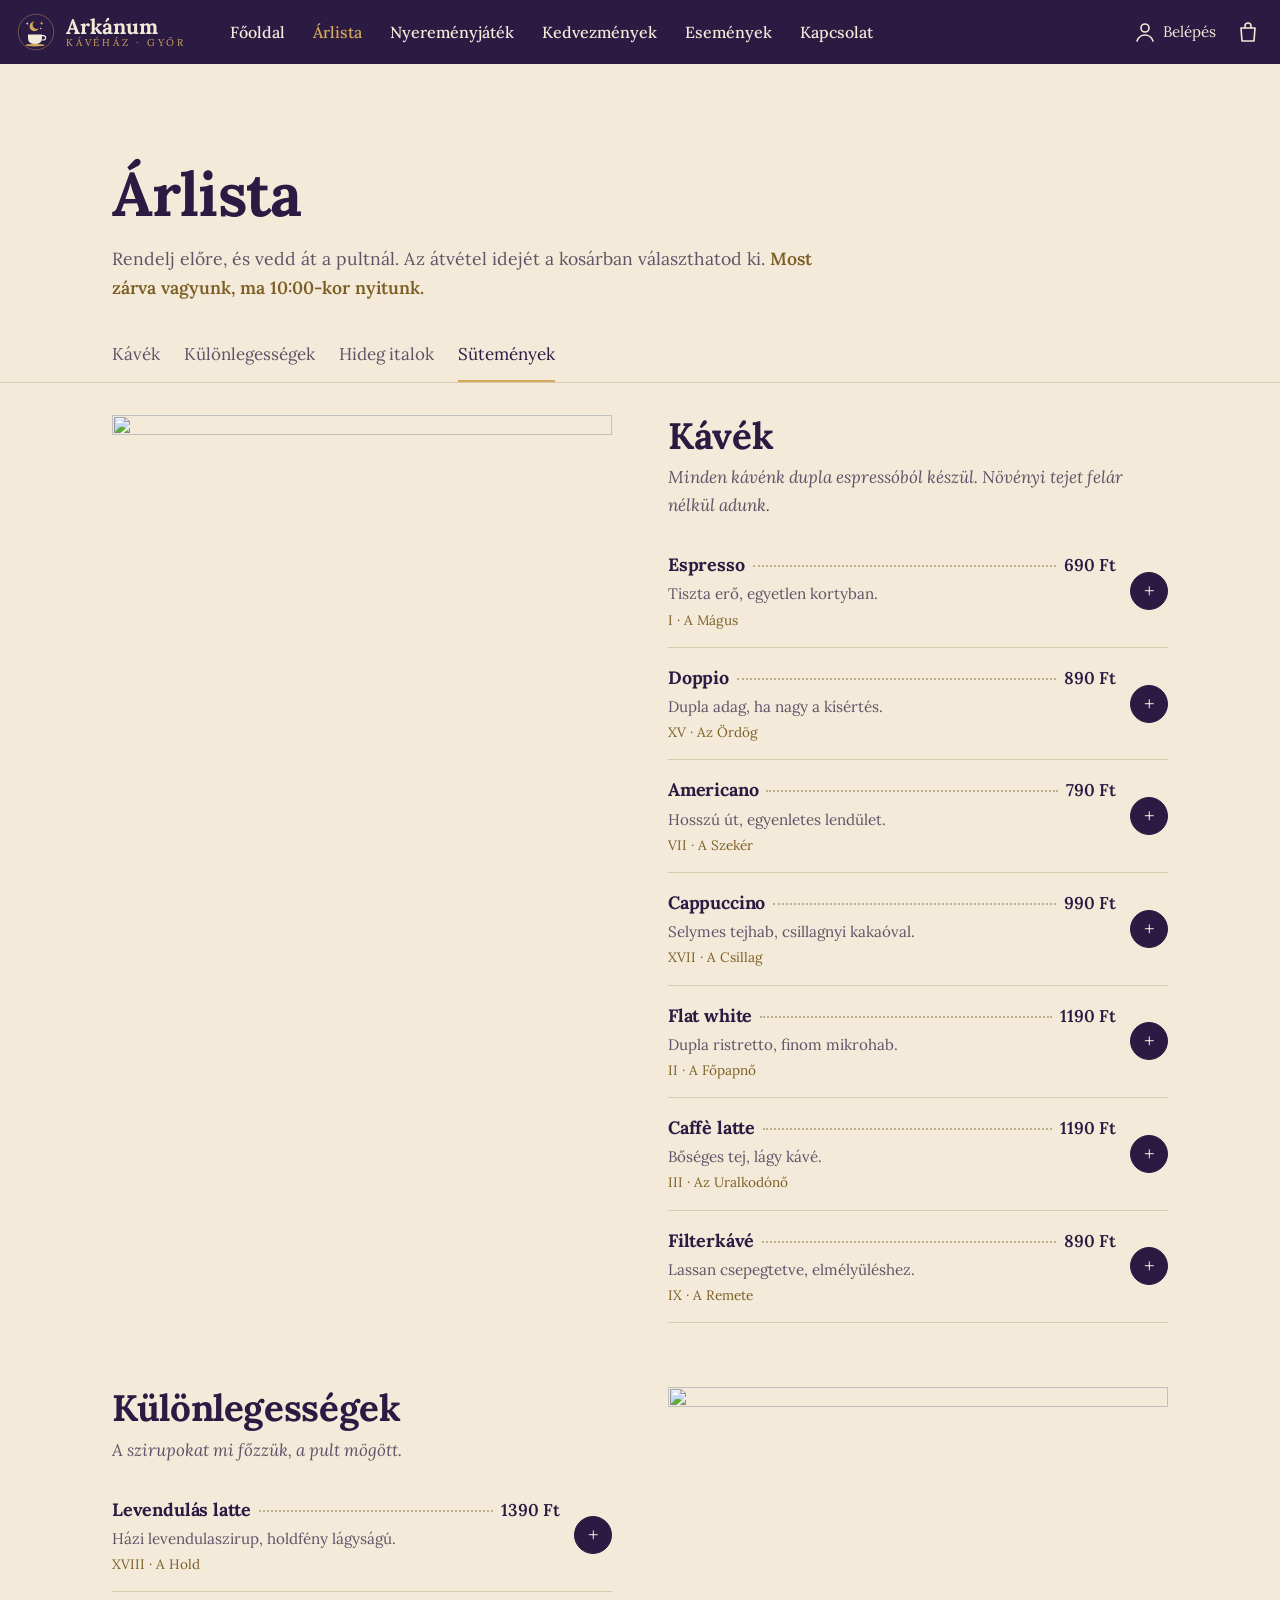
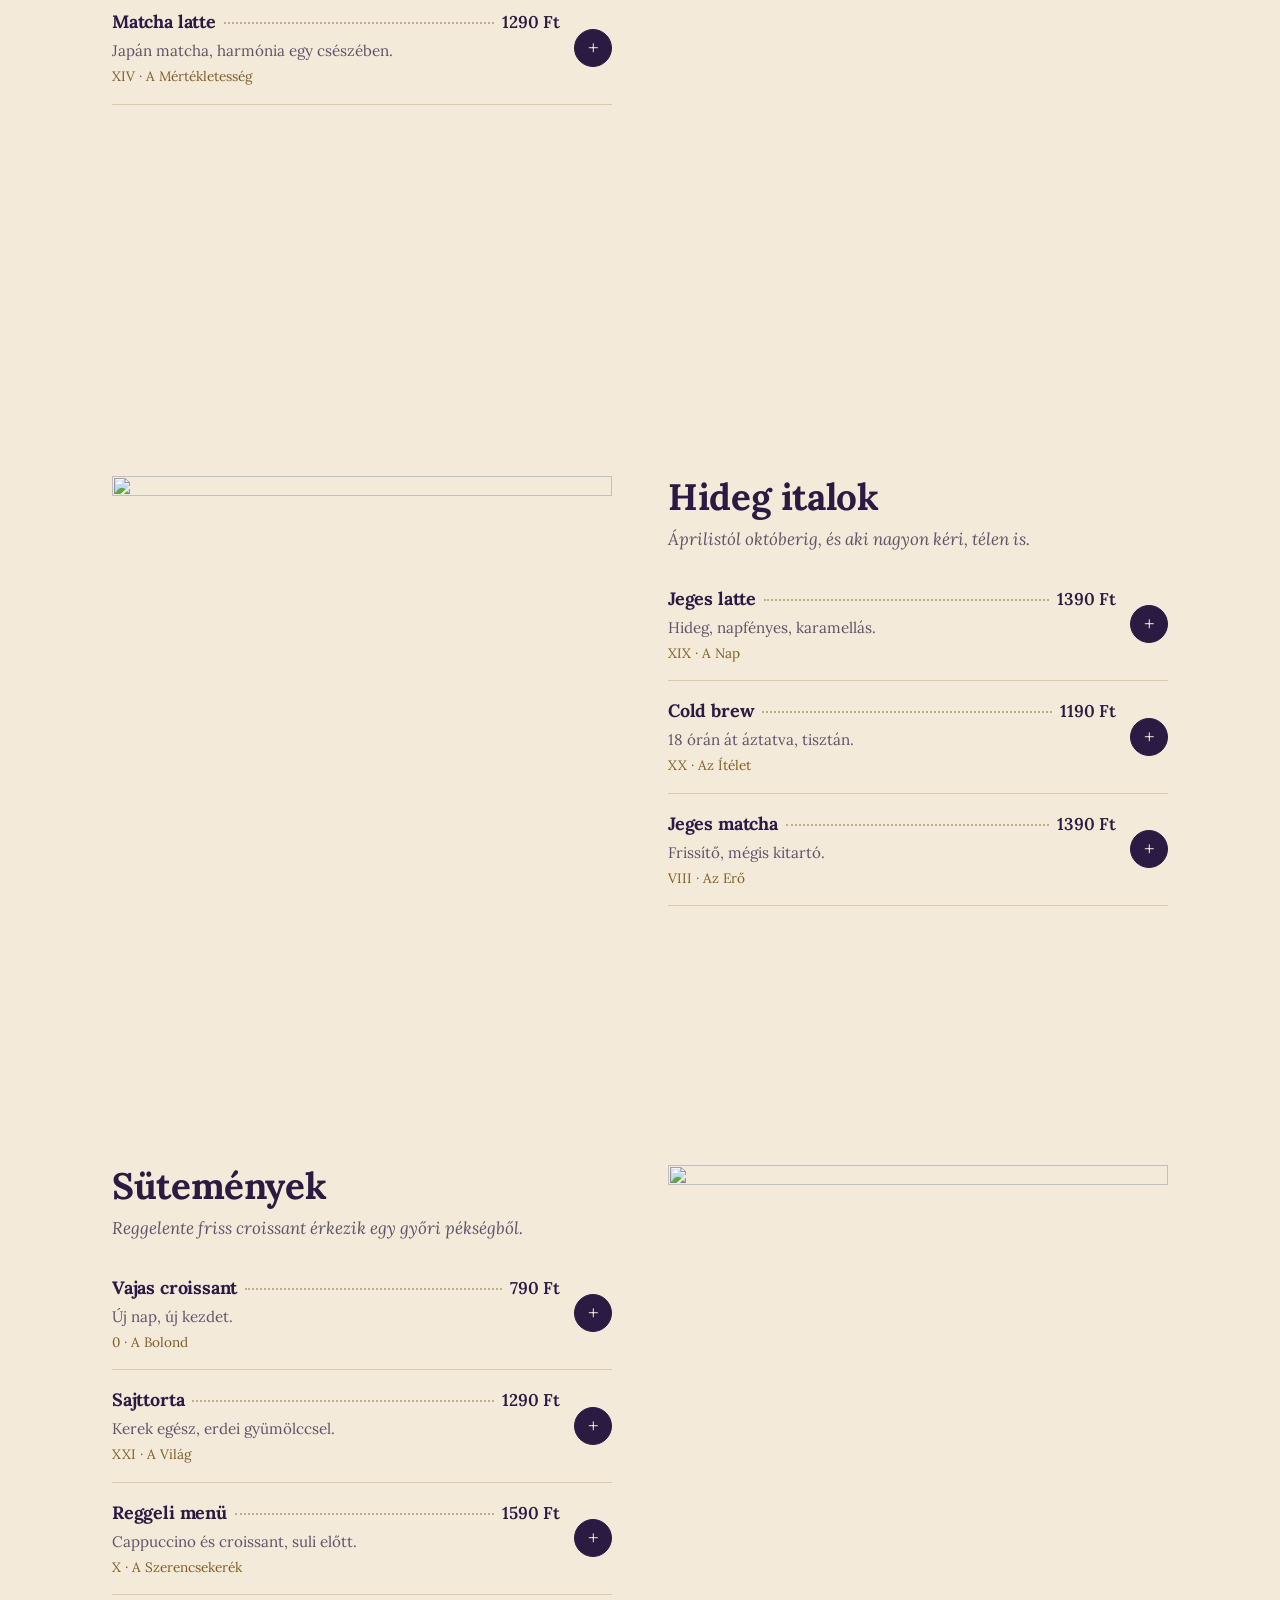
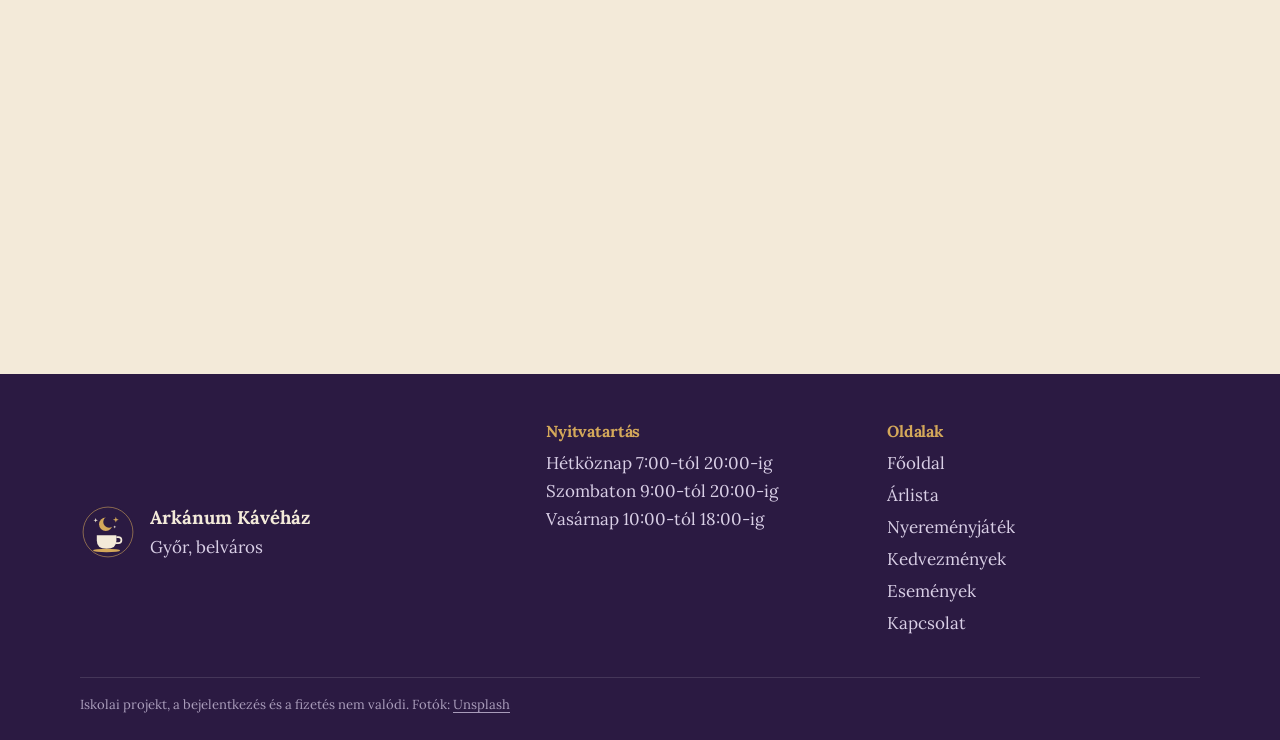
==== commit 389eb3bd: "Új, letisztult dizájn: nyomtatott étlap stílusú árlista, nagy fotók, díszítő sablonelemek nélkül Co-" ====
--- a/arlista.html
+++ b/arlista.html
@@ -13,12 +13,10 @@
 </head>
 <body>
   <main id="main">
-    <section class="page-hero">
-      <p class="eyebrow">Rendelj előre</p>
+    <header class="page-head wrap">
       <h1>Árlista</h1>
-      <p>Válaszd ki a kedvenceidet, add meg, mikorra kéred, és vedd át a pultnál sorbanállás nélkül.</p>
-      <p class="status-pill" data-open-status></p>
-    </section>
+      <p>Rendelj előre, és vedd át a pultnál. Az átvétel idejét a kosárban választhatod ki. <span data-open-status></span></p>
+    </header>
 
     <nav class="cat-bar" id="cat-bar" aria-label="Kategóriák"></nav>
     <div class="wrap menu-wrap" id="menu"></div>
@@ -59,7 +57,7 @@
 
         <h3>Fizetés</h3>
         <div class="pay-options">
-          <label class="pay-opt"><input type="radio" name="pay" value="revolut" checked><span><b>Revolut Pay</b><small>Gyors fizetés az appból</small></span><em class="tag">5× pont</em></label>
+          <label class="pay-opt"><input type="radio" name="pay" value="revolut" checked><span><b>Revolut Pay</b><small>Ötszörös hűségpont</small></span></label>
           <label class="pay-opt"><input type="radio" name="pay" value="card"><span><b>Bankkártya</b><small>Visa, Mastercard</small></span></label>
           <label class="pay-opt"><input type="radio" name="pay" value="cash"><span><b>Fizetés átvételkor</b><small>Készpénz vagy kártya a pultnál</small></span></label>
         </div>
@@ -86,9 +84,9 @@
 
   <dialog id="done-dialog" class="modal">
     <form method="dialog" class="center">
-      <div class="done-check" aria-hidden="true">✓</div>
+      <img src="assets/emblem.svg" alt="" width="72" height="72" class="modal-emblem">
       <h2>Köszönjük a rendelést!</h2>
-      <p class="muted">Kortyolj a jövőbe!</p>
+      <p class="muted">A pultnál a rendelésszámmal kérd.</p>
       <dl class="receipt">
         <div><dt>Rendelésszám</dt><dd id="done-no"></dd></div>
         <div><dt>Átvétel</dt><dd id="done-time"></dd></div>
--- a/style.css
+++ b/style.css
@@ -1,421 +1,352 @@
-/* Arkánum Kávéház: mobilra tervezve, nagyobb kijelzőn bővül. */
+/* Arkánum Kávéház. A színek a logóból jönnek: krém papír, éjlila, arany. */
 :root {
   --cream: #f3ead9;
-  --paper: #fbf7ef;
+  --paper: #faf5ea;
   --night: #2b1a42;
   --night-2: #3a2657;
-  --night-3: #1e122f;
   --gold: #d4a85a;
-  --gold-2: #e4c07f;
-  --gold-dark: #8b6b2e;
+  --gold-dark: #7d5f26;
   --text: #2b1a42;
-  --muted: #6e6178;
-  --line: #e2d5bd;
+  --muted: #5f5368;
+  --line: #d9cab0;
   --ok: #3f7d4e;
   --bad: #a1413a;
   --serif: 'Lora', Georgia, serif;
   --header-h: 64px;
-  --radius: 16px;
-  --shadow: 0 10px 30px #2b1a421f;
 }
 * { box-sizing: border-box; }
 [hidden] { display: none !important; }
-html { scroll-behavior: smooth; scroll-padding-top: calc(var(--header-h) + 76px); -webkit-text-size-adjust: 100%; }
+html { scroll-behavior: smooth; scroll-padding-top: calc(var(--header-h) + 60px); -webkit-text-size-adjust: 100%; }
 body { margin: 0; font: 17px/1.65 var(--serif); background: var(--cream); color: var(--text); }
 body.menu-open { overflow: hidden; }
 img { max-width: 100%; display: block; }
-a { color: inherit; }
-h1, h2, h3 { font-weight: 600; line-height: 1.2; margin: 0 0 12px; }
-h1 { font-size: clamp(2.4rem, 9vw, 4.2rem); }
-h2 { font-size: clamp(1.6rem, 5.5vw, 2.4rem); }
-h3 { font-size: 1.2rem; }
-p { margin: 0 0 14px; }
+a { color: inherit; text-decoration-color: var(--gold); text-underline-offset: 3px; }
+h1, h2, h3 { font-weight: 700; line-height: 1.15; letter-spacing: -.01em; margin: 0 0 14px; }
+h1 { font-size: clamp(2.3rem, 8vw, 3.8rem); }
+h2 { font-size: clamp(1.6rem, 5vw, 2.3rem); }
+h3 { font-size: 1.15rem; }
+p { margin: 0 0 16px; max-width: 65ch; }
 button { font: inherit; color: inherit; }
 :focus-visible { outline: 2px solid var(--gold); outline-offset: 3px; }
-.skip { position: absolute; left: -999px; top: 8px; background: var(--gold); color: var(--night); padding: 8px 14px; border-radius: 8px; z-index: 100; }
+.skip { position: absolute; left: -999px; top: 8px; background: var(--gold); color: var(--night); padding: 8px 14px; z-index: 100; }
 .skip:focus { left: 8px; }
 
-.wrap { max-width: 1120px; margin: 0 auto; padding: 56px 20px; }
+.wrap { max-width: 1120px; margin: 0 auto; padding: 64px 20px; }
 .wrap.narrow { max-width: 760px; }
-.center { text-align: center; }
 .muted { color: var(--muted); }
 .small { font-size: .9rem; }
-.eyebrow { text-transform: uppercase; letter-spacing: .22em; font-size: .78rem; font-weight: 500; color: var(--gold-dark); margin: 0 0 8px; }
-.caps { text-transform: uppercase; letter-spacing: .45em; color: var(--gold); margin: 0; padding-left: .45em; }
-.link-arrow { color: var(--gold-dark); font-weight: 600; text-decoration: none; white-space: nowrap; }
-.link-arrow:hover { text-decoration: underline; }
-
-/* ---------- Gombok ---------- */
-.btn { display: inline-flex; align-items: center; justify-content: center; gap: 8px; min-height: 48px; padding: 10px 26px;
-  background: var(--gold); color: var(--night); border: 1px solid var(--gold); border-radius: 999px;
-  font-weight: 600; text-decoration: none; cursor: pointer; transition: background .15s, transform .15s; }
-.btn:hover { background: var(--gold-2); }
-.btn:active { transform: scale(.97); }
-.btn.ghost { background: transparent; color: var(--gold); }
-.btn.ghost:hover { background: #d4a85a22; }
-.btn.ghost-dark { background: transparent; color: var(--night); border-color: var(--night); }
-.btn.ghost-dark:hover { background: var(--night); color: var(--cream); }
+
+/* ---------- Gombok, linkek ---------- */
+.btn { display: inline-flex; align-items: center; justify-content: center; min-height: 48px; padding: 10px 24px;
+  background: var(--night); color: var(--cream); border: 0; border-radius: 4px; font-weight: 600; text-decoration: none; cursor: pointer; }
+.btn:hover { background: var(--night-2); }
 .btn.block { width: 100%; }
-.btn.small { min-height: 38px; padding: 6px 16px; font-size: .9rem; }
-.btn-text { background: none; border: 0; color: var(--gold-dark); font-weight: 600; cursor: pointer; padding: 10px; min-height: 44px; }
+.btn.small { min-height: 38px; padding: 6px 14px; font-size: .9rem; }
+.btn.quiet { background: transparent; color: var(--night); box-shadow: inset 0 0 0 1px var(--night); }
+.btn-text { background: none; border: 0; color: var(--gold-dark); font-weight: 600; cursor: pointer; padding: 10px; min-height: 44px; text-decoration: underline; text-underline-offset: 3px; }
 .btn-text.block { width: 100%; }
-.actions { display: flex; gap: 12px; justify-content: center; flex-wrap: wrap; }
-.actions.left { justify-content: flex-start; }
+.text-link { font-weight: 600; text-decoration: underline; text-decoration-color: var(--gold); text-decoration-thickness: 2px; }
+.text-link.light { color: var(--cream); }
+.actions { display: flex; gap: 20px; align-items: center; flex-wrap: wrap; }
+/* Sötét háttéren arany gomb */
+.hero-card .btn, .draw-teaser .btn, .game .btn, .site-nav .btn { background: var(--gold); color: var(--night); }
+.hero-card .btn:hover, .draw-teaser .btn:hover, .game .btn:hover, .site-nav .btn:hover { background: #e2bb72; }
 
 /* ---------- Fejléc ---------- */
 .site-header { position: sticky; top: 0; z-index: 50; height: var(--header-h); display: flex; align-items: center; gap: 16px;
-  padding: 0 12px 0 16px; background: var(--night); color: var(--cream); border-bottom: 1px solid #d4a85a55; }
+  padding: 0 10px 0 16px; background: var(--night); color: var(--cream); }
 .brand { display: flex; align-items: center; gap: 10px; text-decoration: none; }
-.brand img { width: 42px; height: 42px; }
+.brand img { width: 40px; height: 40px; }
 .brand-text { display: flex; flex-direction: column; line-height: 1.05; }
-.brand-text b { font-size: 1.35rem; font-weight: 600; }
-.brand-text small { font-size: .6rem; letter-spacing: .3em; text-transform: uppercase; color: var(--gold); }
-.header-actions { margin-left: auto; display: flex; align-items: center; gap: 2px; }
+.brand-text b { font-size: 1.3rem; }
+.brand-text small { font-size: .62rem; letter-spacing: .28em; text-transform: uppercase; color: var(--gold); }
+.header-actions { margin-left: auto; display: flex; align-items: center; }
 .icon-btn { position: relative; display: inline-flex; align-items: center; gap: 6px; min-width: 44px; height: 44px; padding: 0 10px;
-  background: none; border: 0; border-radius: 999px; color: var(--cream); cursor: pointer; text-decoration: none; }
-.icon-btn:hover { background: #ffffff14; }
+  background: none; border: 0; color: var(--cream); cursor: pointer; text-decoration: none; }
 .icon-btn svg { width: 24px; height: 24px; fill: none; stroke: currentColor; stroke-width: 1.6; stroke-linecap: round; stroke-linejoin: round; }
+.icon-btn:hover { color: var(--gold); }
 .account-label { display: none; font-size: .95rem; }
-.count { position: absolute; top: 4px; right: 2px; min-width: 19px; height: 19px; padding: 0 5px; border-radius: 999px;
-  background: var(--gold); color: var(--night); font-size: .72rem; font-weight: 600; display: grid; place-items: center; }
+.count { position: absolute; top: 5px; right: 3px; min-width: 18px; height: 18px; padding: 0 4px; border-radius: 9px;
+  background: var(--gold); color: var(--night); font-size: .7rem; font-weight: 700; display: grid; place-items: center; }
 
 .hamburger { width: 44px; height: 44px; display: grid; place-content: center; gap: 6px; background: none; border: 0; cursor: pointer; }
-.hamburger span { display: block; width: 24px; height: 2px; background: var(--cream); border-radius: 2px; transition: transform .25s, opacity .2s; }
+.hamburger span { display: block; width: 24px; height: 2px; background: var(--cream); transition: transform .25s, opacity .2s; }
 .menu-open .hamburger span:nth-child(1) { transform: translateY(8px) rotate(45deg); }
 .menu-open .hamburger span:nth-child(2) { opacity: 0; }
 .menu-open .hamburger span:nth-child(3) { transform: translateY(-8px) rotate(-45deg); }
 
-/* Mobil menü: teljes képernyős panel */
-.site-nav { position: fixed; inset: var(--header-h) 0 0 0; z-index: 49; display: flex; flex-direction: column; padding: 24px 24px 40px;
-  background: var(--night); overflow-y: auto; visibility: hidden; opacity: 0; transform: translateY(-12px);
-  transition: opacity .25s, transform .25s, visibility 0s .25s; }
-.menu-open .site-nav { visibility: visible; opacity: 1; transform: none; transition: opacity .25s, transform .25s; }
-.site-nav a { color: var(--cream); text-decoration: none; font-size: 1.6rem; padding: 14px 0; border-bottom: 1px solid #d4a85a33; }
+.site-nav { position: fixed; inset: var(--header-h) 0 0 0; z-index: 49; display: flex; flex-direction: column; padding: 16px 24px 40px;
+  background: var(--night); overflow-y: auto; visibility: hidden; opacity: 0; transition: opacity .2s, visibility 0s .2s; }
+.menu-open .site-nav { visibility: visible; opacity: 1; transition: opacity .2s; }
+.site-nav a:not(.btn) { color: var(--cream); text-decoration: none; font-size: 1.7rem; font-weight: 600; padding: 12px 0; }
 .site-nav a[aria-current="page"] { color: var(--gold); }
-.nav-extra { margin-top: auto; padding-top: 32px; text-align: center; }
-.site-nav .btn { font-size: 1.05rem; padding: 10px 26px; border: 1px solid var(--gold); color: var(--night); }
-.nav-status { color: #bfb2cf; font-size: .9rem; margin: 14px 0 0; }
-
-@media (min-width: 1080px) {
-  .hamburger { display: none; }
-  .site-nav { position: static; visibility: visible; opacity: 1; transform: none; flex-direction: row; gap: 26px;
-    padding: 0; margin-left: 24px; background: none; overflow: visible; transition: none; }
-  .site-nav a { font-size: .98rem; padding: 6px 0; border: 0; border-bottom: 1px solid transparent; }
-  .site-nav a:hover, .site-nav a[aria-current="page"] { color: var(--gold); border-bottom-color: var(--gold); }
-  .nav-extra { display: none; }
+.nav-extra { margin-top: auto; padding-top: 32px; }
+.nav-status { color: #cfc4dc; font-size: .95rem; margin: 14px 0 0; }
+
+@media (min-width: 1000px) {
+  .hamburger, .nav-extra { display: none; }
+  .site-nav { position: static; visibility: visible; opacity: 1; flex-direction: row; gap: 28px; padding: 0; margin-left: 28px;
+    background: none; overflow: visible; transition: none; }
+  .site-nav a:not(.btn) { font-size: 1rem; font-weight: 500; padding: 4px 0; }
+  .site-nav a:hover, .site-nav a[aria-current="page"] { color: var(--gold); }
   .account-label { display: inline; }
-  .account-btn { border: 1px solid #d4a85a88; padding: 0 16px 0 12px; margin-right: 6px; }
-}
-
-/* ---------- Csillagos lila hátterek ---------- */
-.night, .page-hero, .promo {
-  background-color: var(--night);
-  background-image:
-    radial-gradient(1.5px 1.5px at 12% 20%, #f3ead9cc, transparent),
-    radial-gradient(1px 1px at 78% 15%, #f3ead9aa, transparent),
-    radial-gradient(2px 2px at 88% 62%, #d4a85acc, transparent),
-    radial-gradient(1px 1px at 30% 80%, #f3ead999, transparent),
-    radial-gradient(1.5px 1.5px at 55% 40%, #d4a85a99, transparent),
-    radial-gradient(1px 1px at 5% 70%, #f3ead9aa, transparent); }
+}
 
 /* ---------- Főoldal ---------- */
-.hero { position: relative; min-height: calc(100svh - var(--header-h)); display: grid; place-items: center; text-align: center;
-  padding: 48px 20px; color: var(--cream);
-  background: linear-gradient(180deg, #2b1a42e6 0%, #2b1a42b3 45%, #1e122ff2 100%), var(--bg) center / cover no-repeat, var(--night); }
-.hero-emblem { width: clamp(110px, 28vw, 150px); height: auto; margin: 0 auto 14px; filter: drop-shadow(0 8px 24px #0006); }
-.hero h1 { font-size: clamp(3.2rem, 15vw, 6rem); margin: 0; }
-.divider { display: flex; align-items: center; gap: 10px; max-width: 320px; margin: 18px auto; color: var(--gold); }
-.divider::before, .divider::after { content: ''; flex: 1; height: 1px; background: var(--gold); }
-.slogan { font-style: italic; font-size: clamp(1.25rem, 4.5vw, 1.7rem); margin-bottom: 28px; }
-.status-pill { display: inline-flex; align-items: center; gap: 8px; margin: 26px 0 0; padding: 6px 14px; border-radius: 999px;
-  background: #ffffff14; border: 1px solid #d4a85a55; font-size: .88rem; }
-.status-pill::before { content: ''; width: 8px; height: 8px; border-radius: 50%; background: var(--gold); }
-.status-pill.dark { background: var(--paper); border-color: var(--line); margin: 0 0 20px; }
-
-.split { display: grid; gap: 36px; align-items: center; }
-.quote { font-style: italic; font-size: 1.25rem; color: var(--gold-dark); border-left: 2px solid var(--gold); padding-left: 16px; }
-.tarot-sample { margin: 0; }
-.tarot-sample img { max-height: 520px; width: auto; margin: 0 auto; border: 1px solid var(--gold); box-shadow: var(--shadow); transform: rotate(2deg); }
-.visit img { border-radius: var(--radius); aspect-ratio: 4 / 3; object-fit: cover; width: 100%; height: auto; box-shadow: var(--shadow); }
-
-.band { background: var(--paper); border-block: 1px solid var(--line); }
-.section-head { display: flex; justify-content: space-between; align-items: end; gap: 16px; flex-wrap: wrap; margin-bottom: 24px; }
-.section-head h2 { margin: 0; }
-
-.featured { display: grid; grid-auto-flow: column; grid-auto-columns: minmax(250px, 78%); gap: 16px; overflow-x: auto;
-  scroll-snap-type: x mandatory; padding-bottom: 8px; margin: 0 -20px; padding-inline: 20px; scrollbar-width: none; }
-.featured::-webkit-scrollbar { display: none; }
-.feat-card { scroll-snap-align: start; background: #fff; border-radius: var(--radius); overflow: hidden; text-decoration: none;
-  border: 1px solid var(--line); transition: transform .2s, box-shadow .2s; }
-.feat-card:hover { transform: translateY(-4px); box-shadow: var(--shadow); }
-.feat-card img { aspect-ratio: 4 / 3; object-fit: cover; width: 100%; height: auto; }
-.fc-body { padding: 16px 18px 20px; }
-.fc-body h3 { margin: 2px 0 4px; }
-.fc-body .desc { color: var(--muted); font-size: .95rem; margin-bottom: 10px; }
-.arcana { display: block; text-transform: uppercase; letter-spacing: .16em; font-size: .7rem; color: var(--gold-dark); }
-.price { font-weight: 600; font-size: 1.08rem; white-space: nowrap; }
-
-.features { display: grid; gap: 16px; margin-top: 28px; }
-.features article { background: var(--paper); border: 1px solid var(--line); border-radius: var(--radius); padding: 24px; }
-.f-icon { display: grid; place-items: center; width: 52px; height: 52px; border-radius: 50%; background: var(--night); color: var(--gold);
-  font-size: 1.4rem; margin-bottom: 14px; }
-.features p { color: var(--muted); }
-
-.promo { color: var(--cream); }
-.promo .eyebrow { color: var(--gold); }
-.promo-inner { display: grid; gap: 20px; }
-.promo p:not(.eyebrow) { color: #d9cfe6; margin: 0; }
-
-/* ---------- Aloldalak fejléce ---------- */
-.page-hero { color: var(--cream); text-align: center; padding: 48px 20px 56px; }
-.page-hero .eyebrow { color: var(--gold); }
-.page-hero h1 { margin-bottom: 10px; }
-.page-hero p { max-width: 560px; margin-inline: auto; color: #e2d9ec; }
-.page-hero .status-pill { margin-top: 10px; }
+.home-hero { position: relative; }
+.hero-photo { width: 100%; height: 58svh; object-fit: cover; object-position: center 35%; }
+.hero-card { position: relative; margin: -64px 16px 0; padding: 28px 24px 30px; background: var(--night); color: var(--cream); }
+.hero-card h1 { margin-bottom: 12px; }
+.hero-card p { color: #e6dcef; font-size: 1.08rem; }
+.hero-hours { color: var(--gold) !important; font-size: .98rem !important; }
+@media (min-width: 900px) {
+  .hero-photo { height: calc(100svh - var(--header-h)); min-height: 560px; }
+  .hero-card { position: absolute; left: 6vw; bottom: 8vh; margin: 0; width: min(480px, 44vw); padding: 40px 40px 42px; }
+}
+
+.story { display: grid; gap: 40px; align-items: center; }
+.story-card { margin: 0 auto; max-width: 300px; }
+.story-card img { transform: rotate(-3deg); box-shadow: 0 18px 40px #2b1a4233; border: 1px solid var(--line); }
+.story-card figcaption { margin-top: 18px; text-align: center; color: var(--muted); font-style: italic; }
+
+.signature { display: grid; background: var(--paper); }
+.signature img { width: 100%; height: 100%; min-height: 300px; max-height: 70vh; object-fit: cover; }
+.signature-text { padding: 40px 20px 48px; align-self: center; }
+.sig-name { display: flex; justify-content: space-between; gap: 12px; font-size: 1.35rem; font-weight: 700;
+  padding-bottom: 8px; border-bottom: 2px dotted var(--gold); max-width: 420px; }
+.sig-name span { font-weight: 600; }
+.signature-text .text-link { margin-left: 20px; }
+
+.draw-teaser { background: var(--night); color: var(--cream); }
+.teaser-inner { display: grid; gap: 32px; align-items: center; }
+.teaser-inner p { color: #e6dcef; }
+.teaser-card { width: 128px; aspect-ratio: 2 / 3.3; display: grid; place-items: center; background: var(--night-2);
+  border: 2px solid var(--gold); outline: 1px solid var(--gold); outline-offset: -8px; border-radius: 8px; transform: rotate(-5deg);
+  box-shadow: 0 16px 34px #0007; }
+
+.visit { display: grid; gap: 36px; align-items: center; }
+.visit img { width: 100%; height: auto; aspect-ratio: 4 / 3; object-fit: cover; }
+
+@media (min-width: 800px) {
+  .wrap { padding: 96px 32px; }
+  .story { grid-template-columns: 1.3fr .7fr; gap: 72px; }
+  .story-card { max-width: 340px; }
+  .signature { grid-template-columns: 1.15fr 1fr; }
+  .signature-text { padding: 56px 6vw; }
+  .teaser-inner { grid-template-columns: auto 1fr; gap: 64px; }
+  .teaser-card { width: 170px; margin-left: 24px; }
+  .visit { grid-template-columns: 1fr 1fr; gap: 64px; }
+}
+
+/* ---------- Aloldalak ---------- */
+.page-head { padding-bottom: 8px; }
+.page-head + .wrap { padding-top: 24px; }
+.page-head p { font-size: 1.1rem; color: var(--muted); }
+.page-head [data-open-status] { color: var(--gold-dark); font-weight: 600; }
+.prose h2 { font-size: 1.6rem; margin-top: 8px; }
+.offer { padding: 32px 0; border-top: 1px solid var(--line); }
+.offer:first-child { border-top: 0; padding-top: 0; }
+.plain-table { width: 100%; max-width: 520px; border-collapse: collapse; margin: 8px 0 20px; }
+.plain-table th, .plain-table td { text-align: left; padding: 10px 0; border-bottom: 1px solid var(--line); vertical-align: top; }
+.plain-table th { font-weight: 600; padding-right: 16px; }
+.plain-table td { color: var(--muted); }
+.prose .plain-table + h2 { margin-top: 40px; }
+
+.event-row { display: grid; gap: 4px 32px; padding: 32px 0; border-top: 1px solid var(--line); }
+.event-row:first-child { border-top: 0; padding-top: 0; }
+.ev-when { color: var(--gold-dark); font-weight: 700; margin: 0; }
+.event-row h2 { font-size: 1.5rem; }
+.wide-photo { width: 100%; height: auto; margin-top: 24px; }
+@media (min-width: 700px) { .event-row { grid-template-columns: 140px 1fr; } }
+
+.contact { display: grid; gap: 32px; padding-top: 24px; }
+.hours { border-collapse: collapse; width: 100%; max-width: 380px; margin-bottom: 24px; }
+.hours th, .hours td { padding: 8px 0; border-bottom: 1px solid var(--line); text-align: left; }
+.hours th { font-weight: 400; color: var(--muted); }
+.hours td { text-align: right; font-weight: 600; }
+.hours.compact { margin: 4px 0 20px; }
+.map { width: 100%; height: 360px; border: 0; }
+@media (min-width: 800px) {
+  .contact { grid-template-columns: 1fr 1.4fr; align-items: start; }
+  .map { height: 520px; }
+}
 
 /* ---------- Árlista ---------- */
-.cat-bar { position: sticky; top: var(--header-h); z-index: 40; display: flex; gap: 8px; overflow-x: auto; padding: 12px 20px;
+.cat-bar { position: sticky; top: var(--header-h); z-index: 40; display: flex; gap: 24px; overflow-x: auto; padding: 0 max(20px, calc((100% - 1120px) / 2 + 32px));
   background: var(--cream); border-bottom: 1px solid var(--line); scrollbar-width: none; }
 .cat-bar::-webkit-scrollbar { display: none; }
-.chip { flex: none; padding: 8px 18px; border-radius: 999px; border: 1px solid var(--line); background: var(--paper);
-  text-decoration: none; font-size: .95rem; white-space: nowrap; }
-.chip.active, .chip:hover { background: var(--night); color: var(--cream); border-color: var(--night); }
-.menu-wrap { padding-top: 24px; padding-bottom: 120px; }
-.menu-cat { margin-bottom: 36px; }
-.menu-cat h2 { font-size: 1.6rem; padding-bottom: 8px; border-bottom: 1px solid var(--gold); margin-bottom: 8px; }
-.menu-list { display: grid; }
-.menu-item { display: grid; grid-template-columns: 1fr 104px; gap: 14px; padding: 16px 0; border-bottom: 1px solid var(--line); }
-.menu-item img { grid-column: 2; grid-row: 1; width: 104px; height: 104px; object-fit: cover; border-radius: 12px; }
-.mi-body { grid-column: 1; grid-row: 1; display: flex; flex-direction: column; min-width: 0; }
-.mi-body h3 { margin: 2px 0 2px; }
-.mi-body .desc { color: var(--muted); font-size: .92rem; margin: 0 0 10px; }
-.mi-foot { margin-top: auto; display: flex; align-items: center; justify-content: space-between; gap: 10px; }
-
-.stepper { display: inline-flex; align-items: center; gap: 4px; }
-.stepper button, .add-btn { width: 40px; height: 40px; border-radius: 50%; border: 1px solid var(--gold); background: var(--paper);
-  color: var(--night); font-size: 1.3rem; line-height: 1; cursor: pointer; display: grid; place-items: center; }
-.stepper .add-btn { background: var(--gold); }
-.stepper button:hover, .add-btn:hover { background: var(--gold-2); }
-.stepper .qty { min-width: 26px; text-align: center; font-weight: 600; }
-.stepper.big button { width: 36px; height: 36px; }
-
-.cart-bar { position: fixed; left: 0; right: 0; bottom: 0; z-index: 45; padding: 12px 16px calc(12px + env(safe-area-inset-bottom));
-  background: linear-gradient(transparent, var(--cream) 30%); }
+.tab { flex: none; padding: 14px 0 12px; text-decoration: none; white-space: nowrap; border-bottom: 2px solid transparent; color: var(--muted); }
+.tab.active, .tab:hover { color: var(--text); border-bottom-color: var(--gold); }
+.menu-wrap { padding-top: 32px; padding-bottom: 120px; }
+.menu-cat { display: grid; gap: 24px; margin-bottom: 64px; }
+.cat-photo { width: 100%; height: auto; aspect-ratio: 16 / 10; object-fit: cover; }
+.cat-text h2 { margin-bottom: 6px; }
+.cat-note { color: var(--muted); font-style: italic; }
+.menu-list { list-style: none; padding: 0; margin: 8px 0 0; }
+.menu-item { display: grid; grid-template-columns: 1fr auto; column-gap: 14px; padding: 16px 0; border-bottom: 1px solid var(--line); }
+.mi-line { display: flex; align-items: baseline; gap: 8px; min-width: 0; }
+.mi-line h3 { margin: 0; font-size: 1.12rem; }
+.leader { flex: 1; min-width: 16px; border-bottom: 2px dotted #bfae8c; transform: translateY(-4px); }
+.price { font-weight: 600; white-space: nowrap; }
+.ctl { grid-row: span 3; align-self: center; }
+.menu-item .desc { margin: 2px 0 0; color: var(--muted); font-size: .95rem; }
+.menu-item .arcana { margin: 2px 0 0; color: var(--gold-dark); font-size: .85rem; }
+@media (min-width: 860px) {
+  .menu-cat { grid-template-columns: 1fr 1fr; gap: 56px; align-items: start; }
+  .menu-cat:nth-child(even) .cat-photo { order: 2; }
+  .cat-photo { position: sticky; top: calc(var(--header-h) + 72px); aspect-ratio: 4 / 5; }
+}
+
+.stepper { display: inline-flex; align-items: center; gap: 2px; }
+.stepper button { width: 38px; height: 38px; border-radius: 50%; border: 1px solid var(--night); background: transparent;
+  color: var(--night); font-size: 1.25rem; line-height: 1; cursor: pointer; display: grid; place-items: center; }
+.stepper .add-btn { background: var(--night); color: var(--cream); }
+.stepper button:hover { background: var(--night-2); color: var(--cream); }
+.stepper .qty { min-width: 26px; text-align: center; font-weight: 700; }
+.stepper.big button { width: 34px; height: 34px; }
+
+.cart-bar { position: fixed; left: 0; right: 0; bottom: 0; z-index: 45; padding: 10px 12px calc(10px + env(safe-area-inset-bottom)); }
 .cart-bar button { width: 100%; max-width: 560px; margin: 0 auto; display: flex; justify-content: space-between; align-items: center; gap: 12px;
-  min-height: 56px; padding: 0 22px; border: 0; border-radius: 999px; background: var(--night); color: var(--cream); cursor: pointer;
-  box-shadow: 0 8px 24px #2b1a4255; }
+  min-height: 54px; padding: 0 20px; border: 0; border-radius: 4px; background: var(--night); color: var(--cream); cursor: pointer;
+  box-shadow: 0 6px 20px #2b1a4247; }
 .cart-bar b { color: var(--gold); }
 
-@media (min-width: 720px) {
-  .menu-list { grid-template-columns: repeat(auto-fill, minmax(250px, 1fr)); gap: 20px; padding-top: 12px; }
-  .menu-item { display: flex; flex-direction: column; gap: 0; padding: 0; border: 1px solid var(--line); border-radius: var(--radius);
-    background: #fff; overflow: hidden; }
-  .menu-item img { width: 100%; height: auto; aspect-ratio: 4 / 3; border-radius: 0; }
-  .mi-body { padding: 14px 16px 16px; flex: 1; }
-}
-
-/* ---------- Kosár (alsó panel mobilon, oldalsáv asztalin) ---------- */
+/* ---------- Kosár ---------- */
 dialog { color: var(--text); font-family: var(--serif); }
-dialog::backdrop { background: #1a0f2bb8; backdrop-filter: blur(2px); }
-.drawer { margin: auto 0 0; width: 100%; max-width: 100%; max-height: 92svh; padding: 0; border: 0; border-radius: 22px 22px 0 0;
+dialog::backdrop { background: #1a0f2bb3; }
+.drawer { margin: auto 0 0; width: 100%; max-width: 100%; max-height: 92svh; padding: 0; border: 0; border-radius: 12px 12px 0 0;
   background: var(--paper); overflow: hidden; }
-.drawer[open] { display: flex; flex-direction: column; animation: up .28s ease-out; }
-@keyframes up { from { transform: translateY(40px); opacity: 0; } }
-.drawer-head { display: flex; align-items: center; justify-content: space-between; padding: 16px 20px; border-bottom: 1px solid var(--line); }
+.drawer[open] { display: flex; flex-direction: column; animation: up .25s ease-out; }
+@keyframes up { from { transform: translateY(32px); opacity: 0; } }
+.drawer-head { display: flex; align-items: center; justify-content: space-between; padding: 14px 20px; border-bottom: 1px solid var(--line); }
 .drawer-head h2 { font-size: 1.4rem; margin: 0; }
-.close { width: 44px; height: 44px; border-radius: 50%; border: 1px solid var(--line); background: #fff; cursor: pointer; font-size: 1rem; }
-.drawer-body { overflow-y: auto; padding: 8px 20px 20px; flex: 1; overscroll-behavior: contain; }
-.drawer-body h3 { font-size: 1.05rem; margin: 22px 0 10px; }
-.drawer-foot { padding: 14px 20px calc(14px + env(safe-area-inset-bottom)); border-top: 1px solid var(--line); background: #fff; }
+.close { width: 44px; height: 44px; border: 0; background: none; cursor: pointer; font-size: 1.1rem; }
+.drawer-body { overflow-y: auto; padding: 4px 20px 20px; flex: 1; overscroll-behavior: contain; }
+.drawer-body h3 { font-size: 1.05rem; margin: 24px 0 10px; }
+.drawer-foot { padding: 14px 20px calc(14px + env(safe-area-inset-bottom)); border-top: 1px solid var(--line); background: var(--cream); }
 @media (min-width: 720px) {
   .drawer { margin: 0 0 0 auto; height: 100%; max-height: 100%; width: 440px; border-radius: 0; }
   .drawer[open] { animation-name: side; }
-  @keyframes side { from { transform: translateX(40px); opacity: 0; } }
+  @keyframes side { from { transform: translateX(32px); opacity: 0; } }
 }
 .empty { text-align: center; padding: 40px 0; }
-.empty img { margin: 0 auto 16px; opacity: .85; }
+.empty img { margin: 0 auto 16px; }
+.empty p { margin-inline: auto; }
 .cart-items { list-style: none; margin: 0; padding: 0; }
-.cart-line { display: grid; grid-template-columns: 56px 1fr auto; gap: 12px; align-items: center; padding: 12px 0; border-bottom: 1px solid var(--line); }
-.cart-line img { width: 56px; height: 56px; border-radius: 10px; object-fit: cover; }
+.cart-line { display: grid; grid-template-columns: 52px 1fr auto; gap: 12px; align-items: center; padding: 12px 0; border-bottom: 1px solid var(--line); }
+.cart-line img { width: 52px; height: 52px; object-fit: cover; }
 .cart-line .cl-info { display: flex; flex-direction: column; line-height: 1.3; min-width: 0; }
 .cart-line small { color: var(--muted); }
 
-.slots { display: grid; grid-auto-flow: column; grid-auto-columns: 92px; gap: 8px; overflow-x: auto; padding-bottom: 6px; scrollbar-width: thin; }
-.slot { position: relative; display: flex; flex-direction: column; align-items: center; padding: 10px 6px; border: 1px solid var(--line);
-  border-radius: 12px; background: #fff; cursor: pointer; line-height: 1.25; }
+.slots { display: grid; grid-auto-flow: column; grid-auto-columns: 88px; gap: 8px; overflow-x: auto; padding-bottom: 6px; }
+.slot { position: relative; display: flex; flex-direction: column; align-items: center; padding: 8px 6px; border: 1px solid var(--line);
+  border-radius: 4px; background: #fff; cursor: pointer; line-height: 1.25; }
 .slot input { position: absolute; opacity: 0; pointer-events: none; }
-.slot small { font-size: .74rem; color: var(--muted); text-transform: capitalize; }
-.slot b { font-size: 1.1rem; }
+.slot small { font-size: .75rem; color: var(--muted); text-transform: capitalize; }
+.slot b { font-size: 1.08rem; }
 .slot:has(input:checked) { background: var(--night); border-color: var(--night); color: var(--cream); }
 .slot:has(input:checked) small { color: var(--gold); }
 .slot:has(input:focus-visible) { outline: 2px solid var(--gold); outline-offset: 2px; }
 
 .switch { position: relative; display: flex; align-items: center; gap: 12px; padding: 10px 0; cursor: pointer; }
 .switch input { position: absolute; opacity: 0; }
-.switch .track { flex: none; width: 46px; height: 28px; border-radius: 999px; background: #d8ccb6; position: relative; transition: background .2s; }
-.switch .track::after { content: ''; position: absolute; top: 3px; left: 3px; width: 22px; height: 22px; border-radius: 50%; background: #fff;
-  box-shadow: 0 1px 3px #0003; transition: transform .2s; }
+.switch .track { flex: none; width: 44px; height: 26px; border-radius: 13px; background: #d3c6ad; position: relative; transition: background .2s; }
+.switch .track::after { content: ''; position: absolute; top: 3px; left: 3px; width: 20px; height: 20px; border-radius: 50%; background: #fff; transition: transform .2s; }
 .switch input:checked + .track { background: var(--night); }
-.switch input:checked + .track::after { transform: translateX(18px); background: var(--gold); }
+.switch input:checked + .track::after { transform: translateX(18px); }
 .switch input:focus-visible + .track { outline: 2px solid var(--gold); outline-offset: 2px; }
-.switch small { display: block; color: var(--muted); font-size: .82rem; line-height: 1.3; }
+.switch small { display: block; color: var(--muted); font-size: .84rem; line-height: 1.3; }
 .coupon { display: flex; align-items: center; gap: 10px; flex-wrap: wrap; margin-top: 6px; }
 .coupon input { flex: 1; min-width: 160px; }
-.coupon-state { font-size: .85rem; }
+.coupon-state { font-size: .88rem; }
 .coupon-state.ok { color: var(--ok); }
 .coupon-state.bad { color: var(--bad); }
 
-input:not([type=radio]):not([type=checkbox]) { width: 100%; min-height: 48px; padding: 10px 14px; font: inherit; color: var(--text);
-  border: 1px solid #cdbb98; border-radius: 12px; background: #fff; }
-input:focus { outline: 2px solid var(--gold); outline-offset: 0; border-color: var(--gold); }
-
-.pay-options { display: grid; gap: 8px; }
-.pay-opt { display: flex; align-items: center; gap: 12px; padding: 14px 16px; border: 1px solid var(--line); border-radius: 14px;
-  background: #fff; cursor: pointer; }
-.pay-opt input { appearance: none; flex: none; width: 22px; height: 22px; margin: 0; border: 2px solid #b9a682; border-radius: 50%; display: grid; place-items: center; }
-.pay-opt input::after { content: ''; width: 10px; height: 10px; border-radius: 50%; background: var(--gold); transform: scale(0); transition: transform .15s; }
-.pay-opt input:checked { border-color: var(--night); background: var(--night); }
-.pay-opt input:checked::after { transform: scale(1); }
-.pay-opt span { display: flex; flex-direction: column; line-height: 1.3; flex: 1; }
-.pay-opt small { color: var(--muted); font-size: .82rem; }
-.pay-opt:has(input:checked) { border-color: var(--night); box-shadow: 0 0 0 1px var(--night); }
-.tag { font-style: normal; font-size: .75rem; font-weight: 600; background: var(--night); color: var(--gold); padding: 3px 10px; border-radius: 999px; white-space: nowrap; }
-.login-hint { margin-top: 16px; font-size: .9rem; color: var(--muted); background: #fff; border: 1px dashed var(--gold); border-radius: 12px; padding: 10px 14px; }
-.login-hint .btn-text { padding: 0 4px; min-height: 0; }
+input:not([type=radio]):not([type=checkbox]) { width: 100%; min-height: 48px; padding: 10px 12px; font: inherit; color: var(--text);
+  border: 1px solid #c7b48f; border-radius: 4px; background: #fff; }
+input:focus { outline: 2px solid var(--gold); outline-offset: 0; }
+
+.pay-options { border: 1px solid var(--line); border-radius: 4px; background: #fff; }
+.pay-opt { display: flex; align-items: center; gap: 12px; padding: 14px 16px; cursor: pointer; }
+.pay-opt + .pay-opt { border-top: 1px solid var(--line); }
+.pay-opt input { appearance: none; flex: none; width: 20px; height: 20px; margin: 0; border: 2px solid #a8957a; border-radius: 50%; }
+.pay-opt input:checked { border: 6px solid var(--night); }
+.pay-opt input:focus-visible { outline: 2px solid var(--gold); outline-offset: 2px; }
+.pay-opt span { display: flex; flex-direction: column; line-height: 1.3; }
+.pay-opt small { color: var(--muted); font-size: .84rem; }
+.login-hint { margin: 16px 0 0; font-size: .92rem; color: var(--muted); }
+.login-hint .btn-text { padding: 0 2px; min-height: 0; }
 
 .summary { margin-bottom: 12px; }
-.summary p { display: flex; justify-content: space-between; margin: 2px 0; font-size: .95rem; }
+.summary p { display: flex; justify-content: space-between; margin: 2px 0; font-size: .95rem; max-width: none; }
 .summary .save span:last-child { color: var(--ok); font-weight: 600; }
 .summary .pts span:last-child { color: var(--gold-dark); }
 
-/* ---------- Középre igazított ablakok ---------- */
-.modal { width: min(420px, calc(100% - 32px)); max-height: 90svh; padding: 28px 24px 20px; border: 1px solid var(--gold);
-  border-radius: 22px; background: var(--paper); }
-.modal[open] { animation: pop .22s ease-out; }
-@keyframes pop { from { transform: scale(.95); opacity: 0; } }
-.modal h2 { font-size: 1.6rem; text-align: center; margin-bottom: 4px; }
-.modal > form > .muted { text-align: center; }
+/* ---------- Ablakok ---------- */
+.modal { width: min(400px, calc(100% - 32px)); max-height: 90svh; padding: 28px 24px 18px; border: 0; border-radius: 8px; background: var(--paper); }
+.modal h2 { font-size: 1.6rem; text-align: center; margin-bottom: 6px; }
+.modal form > .muted, .modal p.center { text-align: center; margin-inline: auto; }
 .modal label { display: block; margin: 12px 0; font-size: .95rem; }
 .modal label input { margin-top: 4px; }
-.modal .btn.block { margin-top: 12px; }
-.modal-emblem { margin: 0 auto 10px; }
-.points-card { margin: 18px auto 10px; text-align: center; padding: 18px; border-radius: 16px; background: var(--night); color: var(--gold); }
-.points-card span { display: block; font-size: 2.6rem; font-weight: 600; line-height: 1; }
-.points-card small { color: var(--cream); letter-spacing: .15em; text-transform: uppercase; font-size: .72rem; }
-
-.paysheet { background: #121214; color: #fff; border-color: #2c2c30; text-align: center; }
+.modal .btn.block { margin-top: 14px; }
+.modal-emblem { margin: 0 auto 12px; }
+.center { text-align: center; }
+.points-card { margin: 18px 0 10px; text-align: center; padding: 18px; border-top: 1px solid var(--line); border-bottom: 1px solid var(--line); }
+.points-card span { display: block; font-size: 2.6rem; font-weight: 700; line-height: 1; }
+.points-card small { color: var(--muted); }
+
+.paysheet { background: #141416; color: #fff; text-align: center; }
 .paysheet h2 { color: #fff; }
-.demo-tag { display: inline-block; color: var(--gold); border: 1px solid #d4a85a66; border-radius: 999px; padding: 2px 12px; font-size: .78rem; margin-bottom: 14px; }
-.pay-merchant { color: #a8a8b3; font-size: .9rem; margin: 0; }
-.paysheet .amount { font-size: 2.6rem; font-weight: 600; margin: 10px 0 4px; }
-.pay-points { color: var(--gold); }
-.paysheet .btn-text { color: #c9c9d2; }
-
-.done-check { width: 72px; height: 72px; border-radius: 50%; margin: 0 auto 14px; display: grid; place-items: center;
-  background: var(--night); color: var(--gold); font-size: 2rem; }
-.receipt { margin: 18px 0; padding: 14px 16px; border-radius: 14px; background: #fff; border: 1px solid var(--line); text-align: left; }
-.receipt div { display: flex; justify-content: space-between; padding: 4px 0; }
+.demo-tag { color: var(--gold); font-size: .85rem; margin: 0 auto 12px; }
+.pay-merchant { color: #a8a8b3; font-size: .92rem; margin: 0 auto; }
+.paysheet .amount { font-size: 2.6rem; font-weight: 700; margin: 10px auto 4px; }
+.pay-points { color: var(--gold); margin-inline: auto; }
+.paysheet .btn { background: #fff; color: #141416; }
+.paysheet .btn-text { color: #c9c9d2; text-decoration: none; }
+
+.receipt { margin: 18px 0; text-align: left; }
+.receipt div { display: flex; justify-content: space-between; padding: 8px 0; border-bottom: 1px solid var(--line); }
 .receipt dt { color: var(--muted); }
-.receipt dd { margin: 0; font-weight: 600; }
-
-/* ---------- Nyereményjáték ---------- */
-.game { padding-bottom: 64px; }
-.draw { display: flex; justify-content: center; gap: 16px; margin: 28px 0 12px; perspective: 800px; }
-.tarot { width: min(42vw, 190px); aspect-ratio: 2 / 3.3; border-radius: 14px; border: 2px solid var(--gold);
-  display: flex; flex-direction: column; align-items: center; justify-content: center; gap: 10px; padding: 14px; }
-.tarot.back { background: var(--night-2); color: var(--gold); cursor: pointer;
-  background-image: repeating-linear-gradient(45deg, #d4a85a22 0 2px, transparent 2px 14px); transition: transform .2s;
-  box-shadow: 0 12px 30px #0006; }
+.receipt dd { margin: 0; font-weight: 700; }
+
+/* ---------- Kártyahúzás ---------- */
+.game { background: var(--night); color: var(--cream); text-align: center; padding: 56px 20px 64px; }
+.game p { color: #e6dcef; margin-inline: auto; }
+.draw { display: flex; justify-content: center; gap: 18px; margin: 32px 0 20px; perspective: 800px; }
+.tarot { width: min(42vw, 200px); aspect-ratio: 2 / 3.3; border-radius: 8px; border: 2px solid var(--gold);
+  outline: 1px solid var(--gold); outline-offset: -9px; display: flex; flex-direction: column; align-items: center;
+  justify-content: center; gap: 14px; padding: 18px 14px; box-shadow: 0 16px 34px #0007; }
+.tarot.back { background: var(--night-2); color: var(--cream); cursor: pointer; transition: transform .2s; }
+.tarot.back img { width: 46%; height: auto; }
 .tarot.back:hover:not(:disabled) { transform: translateY(-6px) rotate(-2deg); }
-.tarot.back:disabled { opacity: .4; cursor: default; }
-.tarot .sym { font-size: 3.2rem; line-height: 1; }
-.deck-label { font-size: .8rem; color: var(--cream); }
-.tarot.face { background: var(--cream); color: var(--night); justify-content: space-between; text-align: center; animation: flip .6s ease-out;
-  box-shadow: 0 12px 30px #0006; }
-.tarot.face .num { border: 1px solid var(--gold-dark); border-radius: 999px; min-width: 36px; height: 36px; padding: 0 8px; display: grid; place-items: center; font-weight: 600; }
-.tarot.face .name { font-weight: 600; text-transform: uppercase; letter-spacing: .03em; font-size: clamp(.68rem, 2.8vw, .9rem); overflow-wrap: anywhere; border-top: 1px solid var(--gold-dark); padding-top: 8px; width: 100%; }
-.tarot.face .sym { color: var(--gold-dark); }
+.tarot.back:disabled { opacity: .45; cursor: default; }
+.deck-label { font-size: .82rem; }
+.tarot.face { background: var(--cream); color: var(--night); justify-content: space-between; animation: flip .6s ease-out; outline-color: var(--gold-dark); }
+.tarot.face .num { font-weight: 700; font-size: 1.1rem; }
+.tarot .sym { font-size: 3.2rem; line-height: 1; color: var(--gold-dark); }
+.tarot.face .name { font-weight: 700; text-transform: uppercase; letter-spacing: .04em; font-size: clamp(.68rem, 2.8vw, .9rem); overflow-wrap: anywhere; }
 @keyframes flip { from { transform: rotateY(90deg); } }
-.muted-light { color: #bfb2cf; }
-.draw-msg { max-width: 520px; margin: 8px auto 0; }
+.draw-msg { max-width: 520px; margin: 0 auto; }
 .card-text { font-style: italic; font-size: 1.15rem; }
-.win { margin-top: 12px; padding: 20px; border: 1px solid var(--gold); border-radius: 16px; background: #ffffff0d; }
-.win p { margin: 0 0 8px; }
-.win code { display: block; font: 600 1.6rem var(--serif); letter-spacing: .1em; color: var(--gold); margin: 6px 0 14px; }
-
-.prizes { display: grid; gap: 14px; margin-top: 24px; }
-.prizes article { display: grid; grid-template-columns: 56px 1fr; grid-template-rows: auto auto; column-gap: 14px; align-items: center;
-  background: var(--paper); border: 1px solid var(--line); border-radius: var(--radius); padding: 16px 18px; }
-.p-sym { grid-row: span 2; display: grid; place-items: center; width: 56px; height: 56px; border-radius: 50%; background: var(--night); color: var(--gold); font-size: 1.5rem; }
-.prizes h3 { margin: 0; }
-.p-val { margin: 0; color: var(--gold-dark); font-weight: 600; }
-.rules { padding-left: 22px; margin: 0 0 24px; }
-.rules li { margin-bottom: 8px; }
-
-/* ---------- Kedvezmények ---------- */
-.perks { display: grid; gap: 16px; }
-.perk { background: var(--paper); border: 1px solid var(--line); border-radius: var(--radius); padding: 24px; }
-.perk .big { display: block; font-size: 2.4rem; font-weight: 600; color: var(--gold-dark); line-height: 1.1; margin-bottom: 6px; }
-.perk p { margin: 0; color: var(--muted); }
-.perk.dark { background: var(--night); color: var(--cream); border-color: var(--night); }
-.perk.dark .big { color: var(--gold); }
-.perk.dark p { color: #d9cfe6; }
-.steps { list-style: none; counter-reset: s; padding: 0; margin: 28px 0; display: grid; gap: 14px; }
-.steps li { counter-increment: s; display: grid; grid-template-columns: 48px 1fr; column-gap: 14px; align-items: start; }
-.steps li::before { content: counter(s); grid-row: span 2; width: 48px; height: 48px; border-radius: 50%; display: grid; place-items: center;
-  background: var(--gold); color: var(--night); font-weight: 600; font-size: 1.2rem; }
-.steps span { color: var(--muted); }
-.rate-table { width: 100%; border-collapse: collapse; margin-top: 12px; font-size: .95rem; }
-.rate-table th, .rate-table td { text-align: left; padding: 12px 10px; border-bottom: 1px solid var(--line); }
-.rate-table th { font-weight: 500; color: var(--muted); font-size: .85rem; }
-.rate-table .hl td { background: var(--night); color: var(--cream); }
-.rate-table .hl td:nth-child(2) { color: var(--gold); font-weight: 600; }
-
-/* ---------- Események ---------- */
-.events { display: grid; gap: 24px; }
-.event { background: #fff; border: 1px solid var(--line); border-radius: var(--radius); overflow: hidden; }
-.event img { width: 100%; height: auto; aspect-ratio: 16 / 9; object-fit: cover; }
-.ev-body { padding: 22px 22px 26px; }
-.ev-meta { list-style: none; padding: 0; margin: 0 0 18px; display: flex; flex-wrap: wrap; gap: 8px; }
-.ev-meta li { font-size: .85rem; background: var(--cream); border-radius: 999px; padding: 4px 12px; }
-
-/* ---------- Kapcsolat ---------- */
-.contact { display: grid; gap: 32px; }
-.contact h2 { font-size: 1.5rem; margin-top: 8px; }
-.hours { border-collapse: collapse; margin-bottom: 28px; width: 100%; max-width: 380px; }
-.hours th, .hours td { padding: 8px 0; border-bottom: 1px solid var(--line); text-align: left; }
-.hours th { font-weight: 400; color: var(--muted); }
-.hours td { text-align: right; }
-.map { width: 100%; height: 360px; border: 1px solid var(--gold); border-radius: var(--radius); }
+.win { margin-top: 18px; padding-top: 18px; border-top: 1px solid #d4a85a66; }
+.win p { margin: 0 auto 6px; }
+.win code { display: block; font: 700 1.7rem var(--serif); letter-spacing: .08em; color: var(--gold); margin: 6px 0 14px; }
 
 /* ---------- Lábléc ---------- */
-.site-footer { background: var(--night-3); color: #d9cfe6; padding: 48px 20px calc(24px + env(safe-area-inset-bottom)); }
+.site-footer { background: var(--night); color: #d9cfe6; padding: 48px 20px calc(24px + env(safe-area-inset-bottom)); }
 .footer-grid { max-width: 1120px; margin: 0 auto; display: grid; gap: 28px; }
-.site-footer h3 { color: var(--gold); font-size: .85rem; text-transform: uppercase; letter-spacing: .18em; margin-bottom: 10px; }
+.footer-brand { display: flex; gap: 14px; align-items: center; }
+.footer-brand p { margin: 0; }
+.footer-brand b { color: var(--cream); font-size: 1.15rem; }
+.site-footer h3 { color: var(--gold); font-size: 1rem; margin-bottom: 8px; }
 .site-footer ul { list-style: none; padding: 0; margin: 0; }
 .site-footer li { margin-bottom: 4px; }
 .site-footer a { text-decoration: none; }
 .site-footer a:hover { color: var(--gold); }
-.footer-slogan { font-style: italic; color: var(--cream); margin-top: 12px; }
-.fineprint { max-width: 1120px; margin: 32px auto 0; padding-top: 18px; border-top: 1px solid #ffffff1a; font-size: .8rem; color: #9d90ae; }
+.fineprint { max-width: 1120px; margin: 36px auto 0; padding-top: 16px; border-top: 1px solid #ffffff1f; font-size: .82rem; color: #a99cba; }
 .fineprint a { text-decoration: underline; }
-
-/* ---------- Nagyobb kijelzők ---------- */
-@media (min-width: 720px) {
-  .wrap { padding: 80px 28px; }
-  .split { grid-template-columns: 1.2fr 1fr; gap: 56px; }
-  .split.visit { grid-template-columns: 1fr 1fr; }
-  .featured { grid-auto-flow: row; grid-template-columns: repeat(3, 1fr); overflow: visible; margin: 0; padding: 0; }
-  .features, .perks, .prizes { grid-template-columns: repeat(auto-fit, minmax(220px, 1fr)); }
-  .steps { grid-template-columns: repeat(3, 1fr); }
-  .promo-inner { grid-template-columns: 1fr auto; align-items: center; gap: 40px; }
-  .page-hero { padding: 72px 20px 80px; }
-  .event { display: grid; grid-template-columns: 1fr 1.2fr; }
-  .event img { height: 100%; aspect-ratio: auto; }
-  .contact { grid-template-columns: 1fr 1.3fr; align-items: start; }
-  .map { height: 100%; min-height: 480px; }
-  .footer-grid { grid-template-columns: 1.3fr 1fr 1fr 1fr; }
-}
+@media (min-width: 800px) { .footer-grid { grid-template-columns: 1.4fr 1fr 1fr; } }
+
 @media (prefers-reduced-motion: reduce) {
   *, *::before, *::after { animation: none !important; transition: none !important; scroll-behavior: auto !important; }
 }
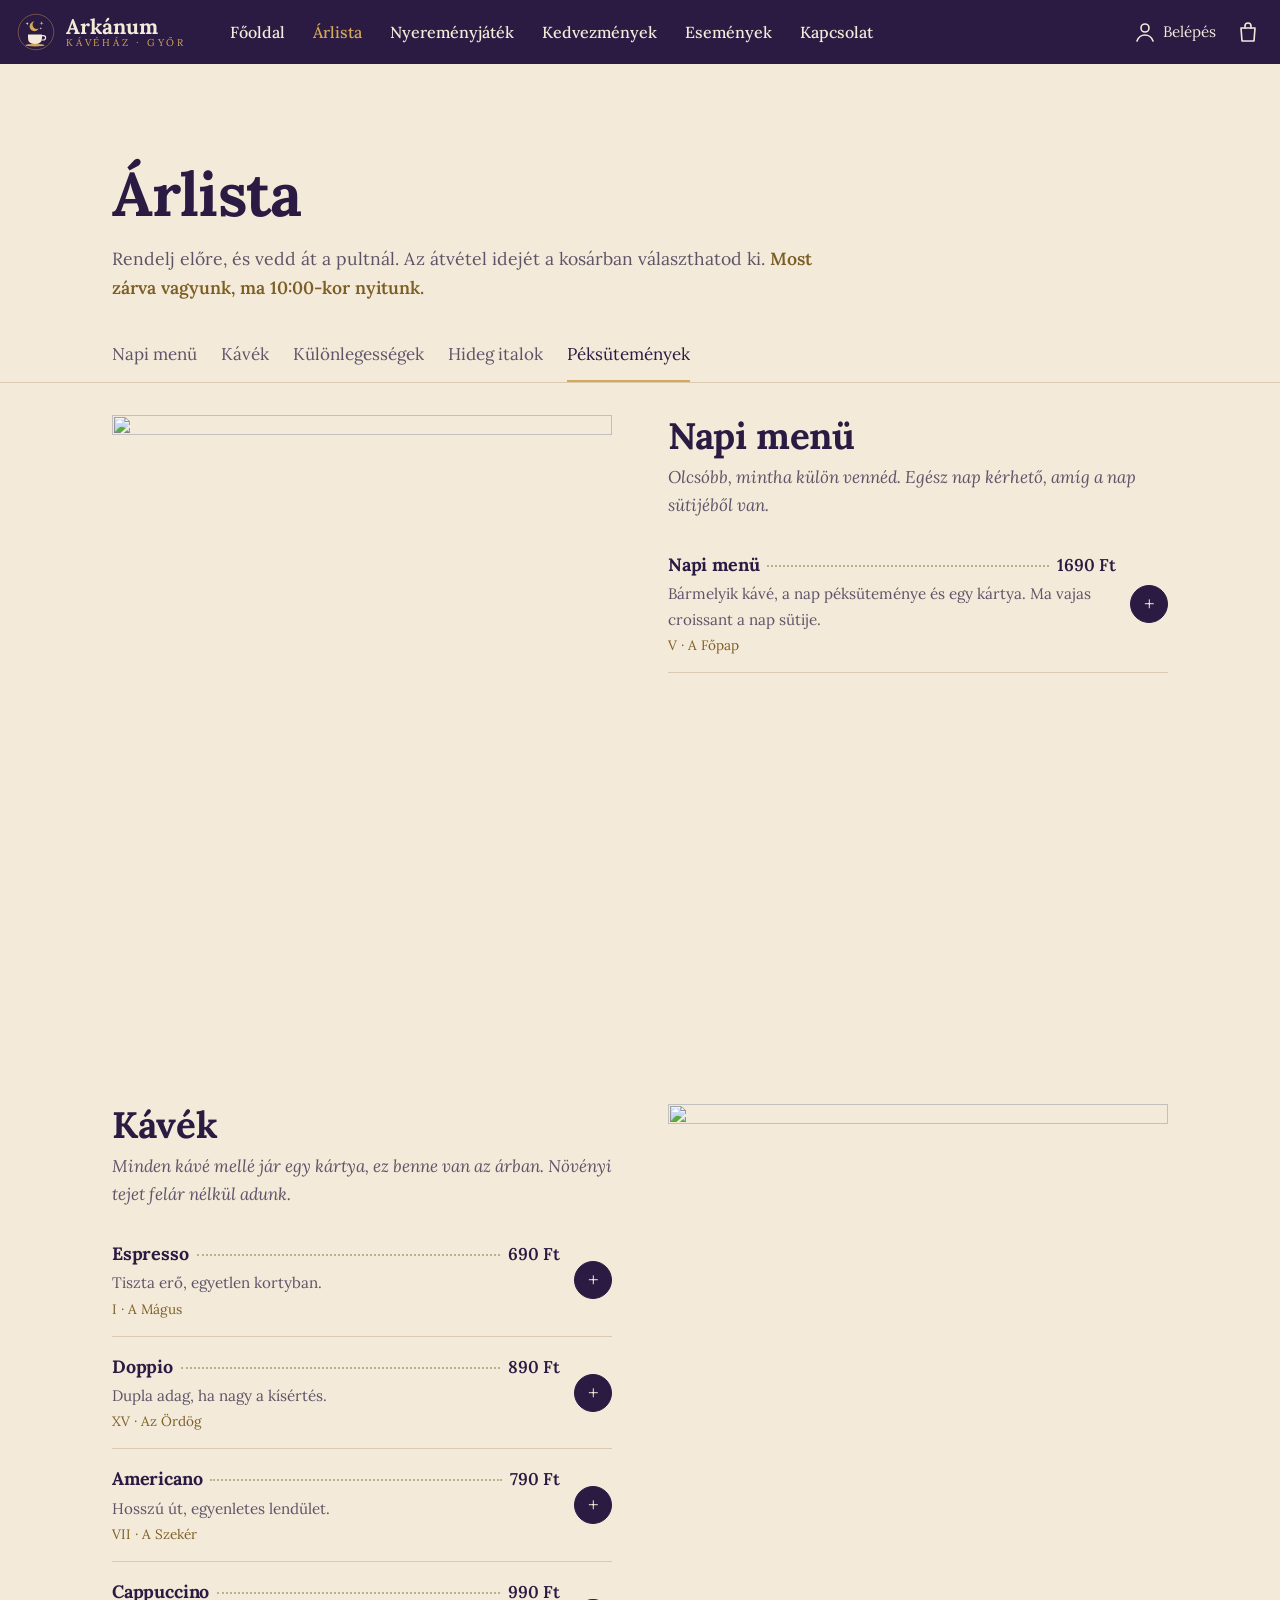
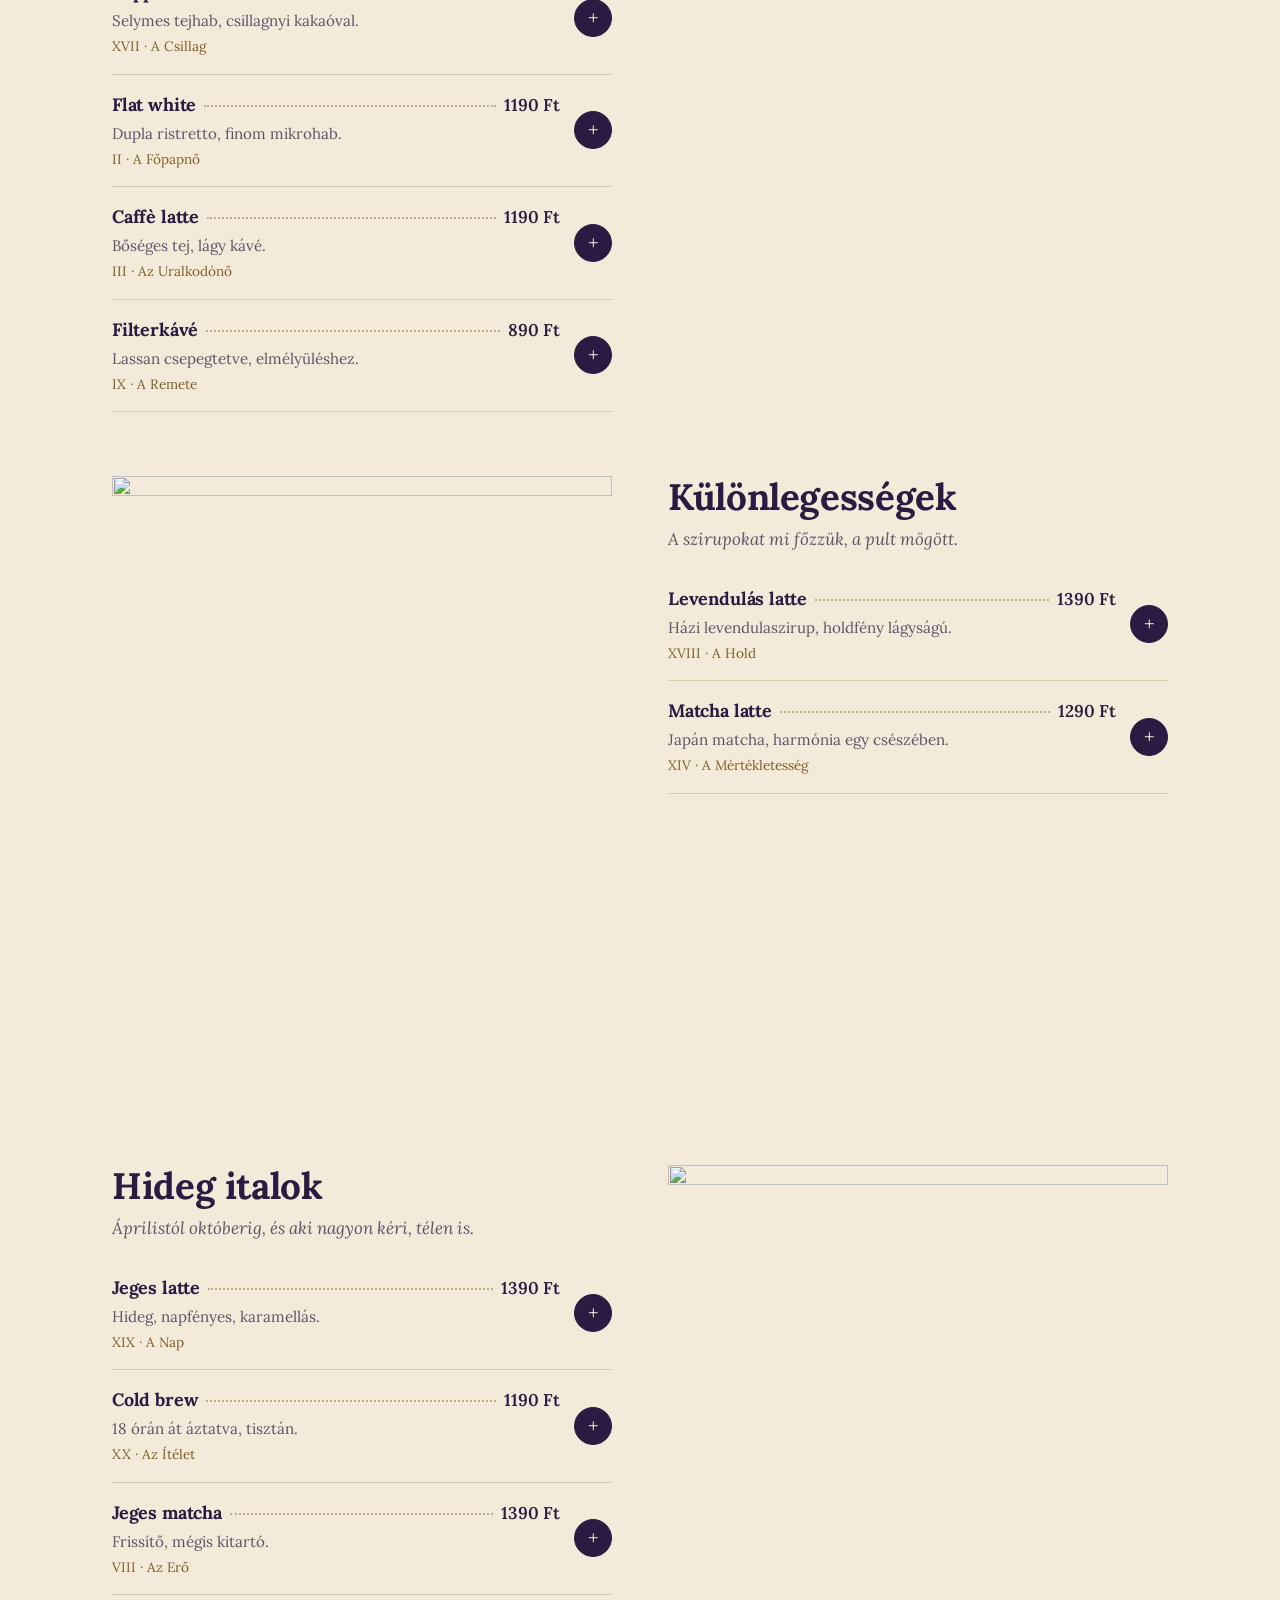
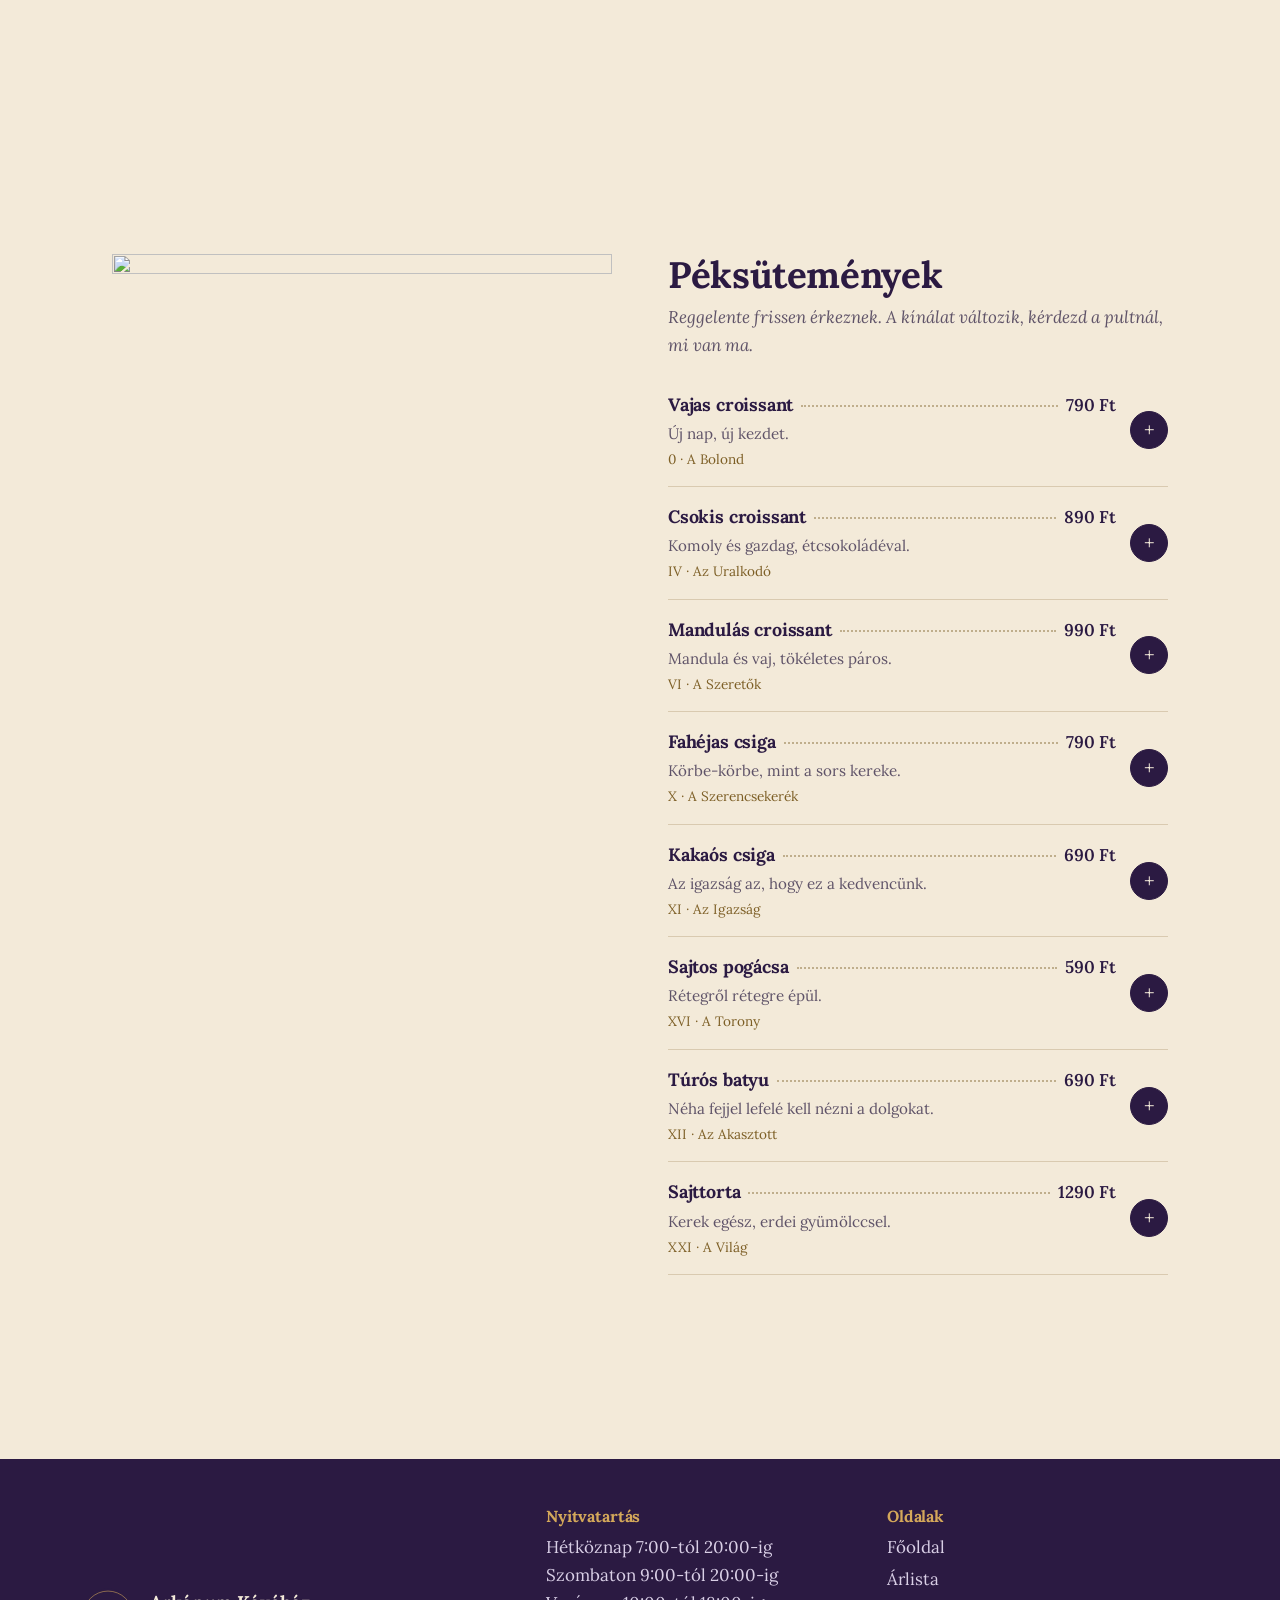
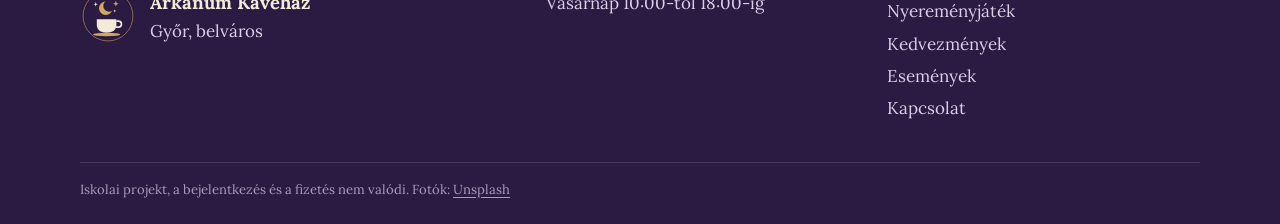
==== commit 94ee841c: "Hűségszintek pakli jutalommal, napi menü (kávé, péksüti, kártya), bővebb péksütemény kínálat Co-Auth" ====
--- a/arlista.html
+++ b/arlista.html
@@ -49,7 +49,6 @@
 
         <h3>Kedvezmények</h3>
         <label class="switch"><input type="checkbox" id="opt-student"><span class="track"></span><span>Diák vagyok<small>15% kedvezmény, átvételkor mutasd a diákigazolványod</small></span></label>
-        <label class="switch" id="points-row"><input type="checkbox" id="opt-points"><span class="track"></span><span>500 pont beváltása<small>1000 Ft kedvezmény</small></span></label>
         <div class="coupon">
           <input id="opt-coupon" placeholder="Kuponkód, pl. NAP20" autocomplete="off" aria-label="Kuponkód">
           <span id="coupon-state" class="coupon-state" aria-live="polite"></span>
--- a/style.css
+++ b/style.css
@@ -350,3 +350,6 @@
 @media (prefers-reduced-motion: reduce) {
   *, *::before, *::after { animation: none !important; transition: none !important; scroll-behavior: auto !important; }
 }
+.acc-level { margin: 14px auto 8px; }
+.points-card progress { width: 100%; height: 8px; accent-color: var(--night); }
+.points-card .small { margin: 8px auto 0; }
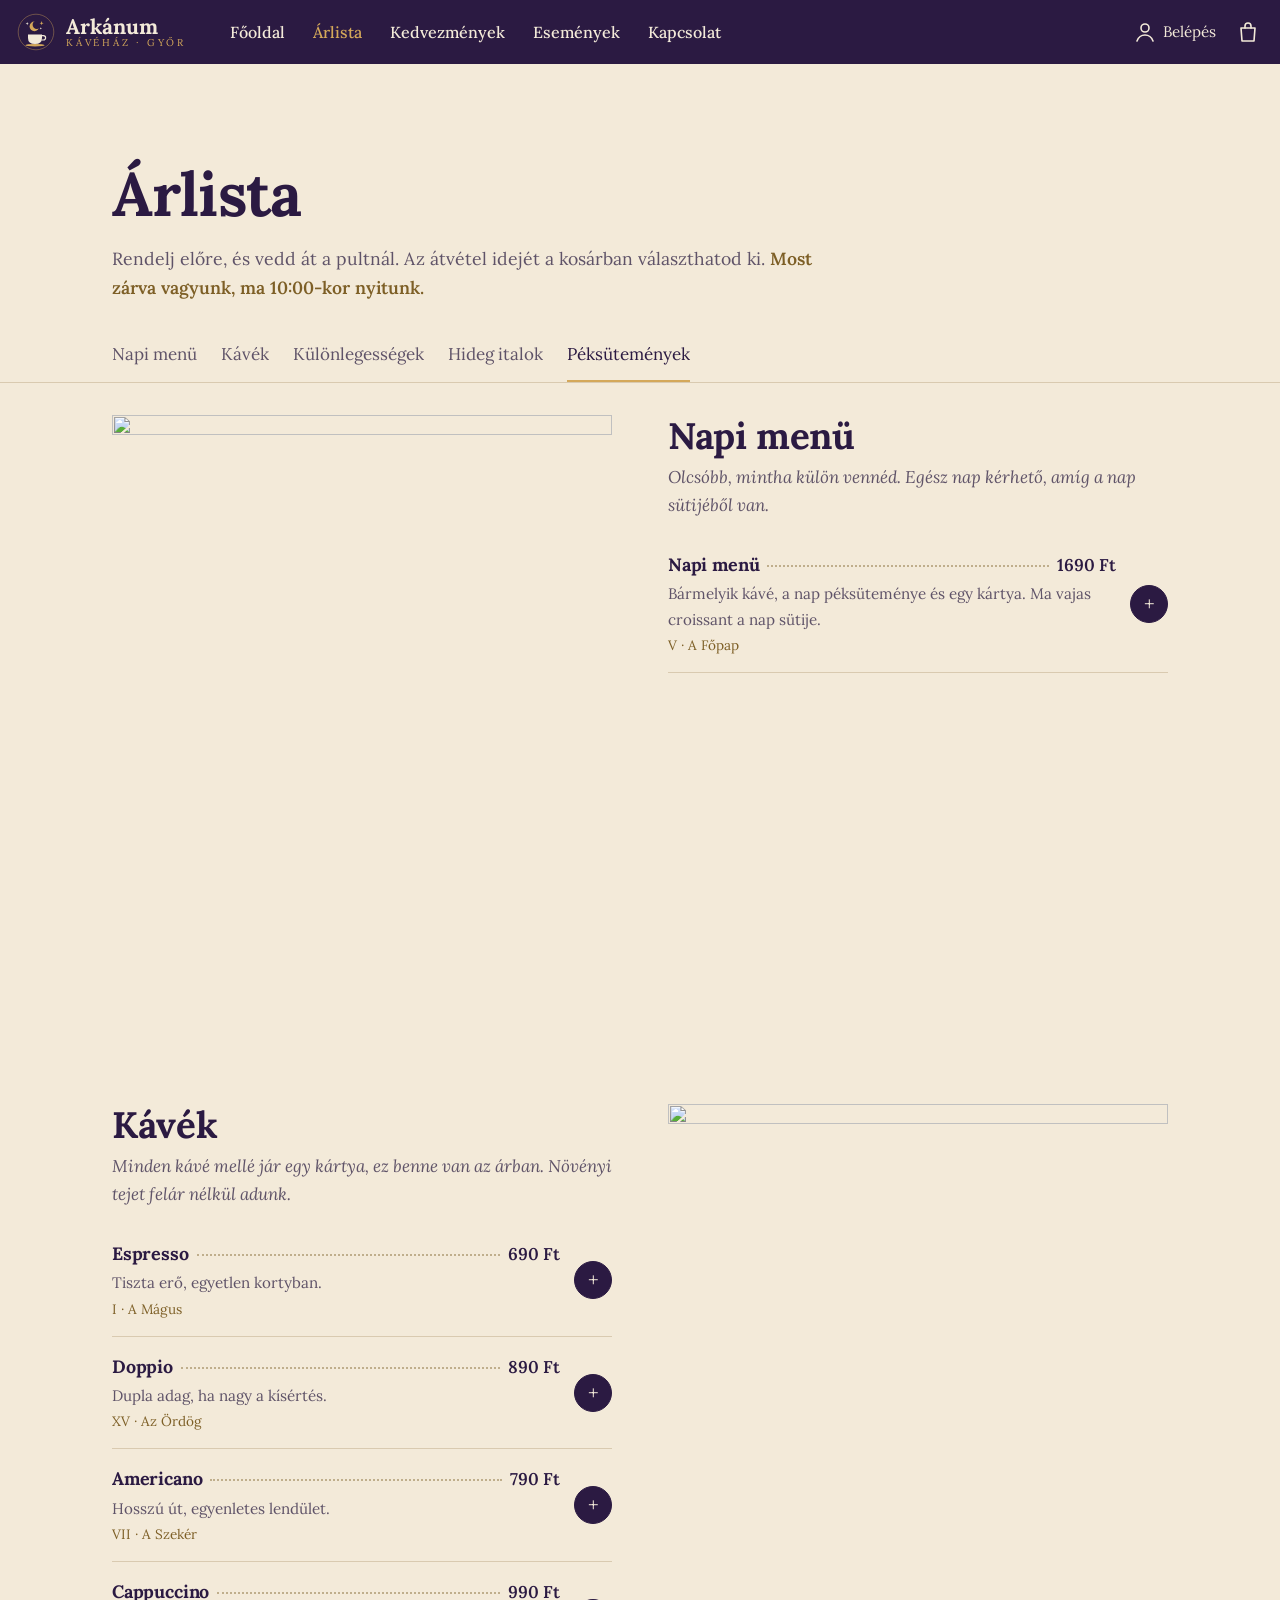
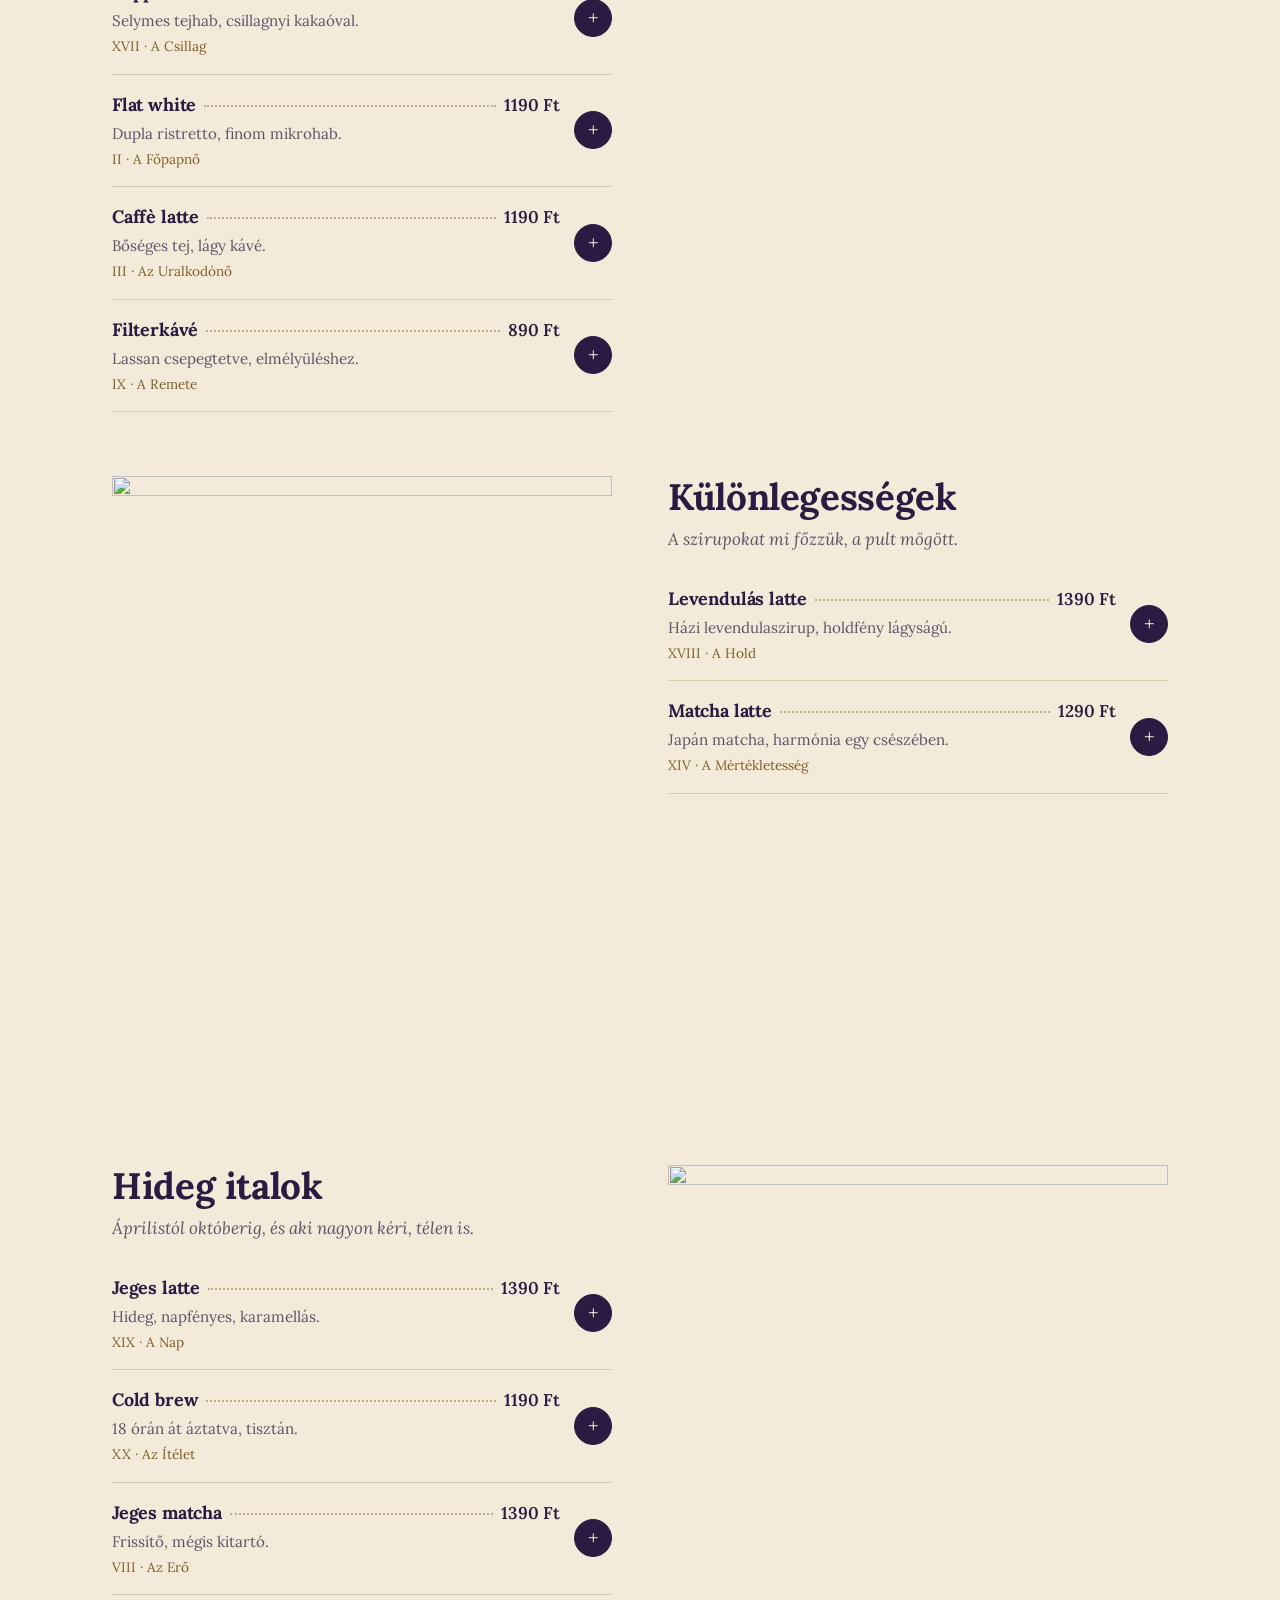
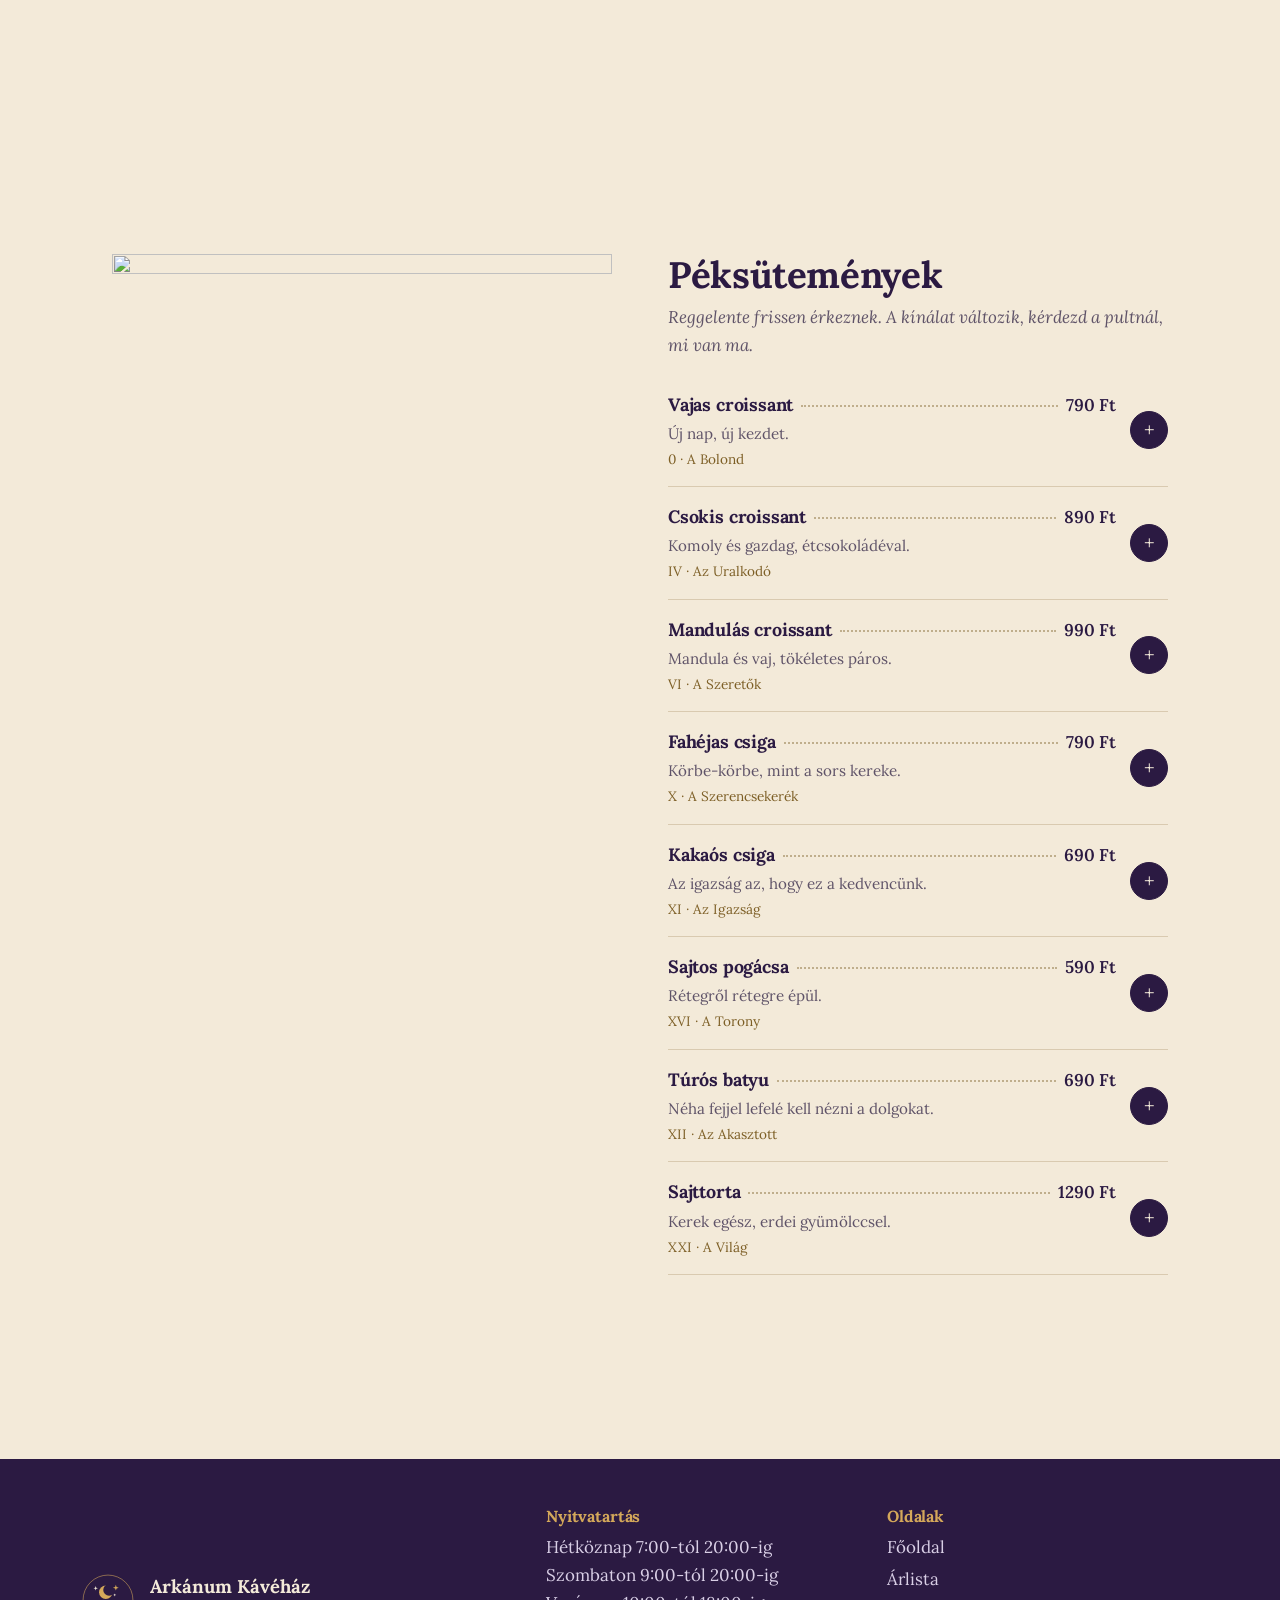
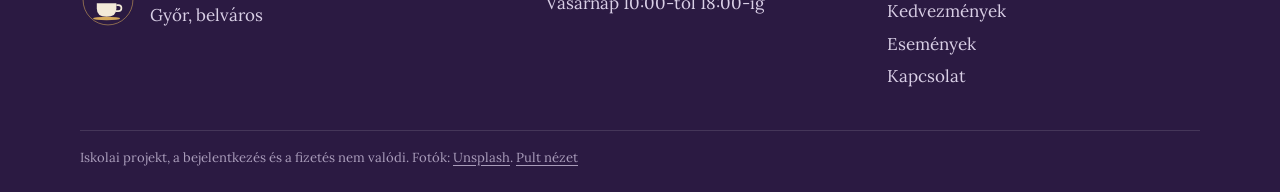
==== commit 87858739: "Online kártyahúzás ki, diákkedvezmény csak belépve diákigazolvány-számmal, pult nézet, kivágott Mágu" ====
--- a/arlista.html
+++ b/arlista.html
@@ -47,12 +47,15 @@
         <h3>Mikorra kéred?</h3>
         <div id="slots" class="slots" role="radiogroup" aria-label="Átvételi időpont"></div>
 
-        <h3>Kedvezmények</h3>
-        <label class="switch"><input type="checkbox" id="opt-student"><span class="track"></span><span>Diák vagyok<small>15% kedvezmény, átvételkor mutasd a diákigazolványod</small></span></label>
-        <div class="coupon">
-          <input id="opt-coupon" placeholder="Kuponkód, pl. NAP20" autocomplete="off" aria-label="Kuponkód">
-          <span id="coupon-state" class="coupon-state" aria-live="polite"></span>
+        <h3>Diákkedvezmény</h3>
+        <div id="student-on">
+          <label class="switch"><input type="checkbox" id="opt-student"><span class="track"></span><span>Diák vagyok<small>15% kedvezmény. Átvételkor összevetjük a diákigazolványoddal.</small></span></label>
+          <label class="field" id="student-id-row" hidden>Diákigazolvány száma
+            <input id="opt-student-id" inputmode="numeric" autocomplete="off" maxlength="13" placeholder="10 vagy 11 számjegy">
+            <span class="field-error" id="student-id-error" aria-live="polite"></span>
+          </label>
         </div>
+        <p class="login-hint" id="student-off">A diákkedvezmény és a pontgyűjtés belépve érhető el. <button type="button" class="btn-text" data-login>Belépés</button></p>
 
         <h3>Fizetés</h3>
         <div class="pay-options">
@@ -60,7 +63,6 @@
           <label class="pay-opt"><input type="radio" name="pay" value="card"><span><b>Bankkártya</b><small>Visa, Mastercard</small></span></label>
           <label class="pay-opt"><input type="radio" name="pay" value="cash"><span><b>Fizetés átvételkor</b><small>Készpénz vagy kártya a pultnál</small></span></label>
         </div>
-        <p class="login-hint" id="login-hint">Lépj be, és gyűjts pontot a rendeléseddel! <button type="button" class="btn-text" id="cart-login">Belépés</button></p>
       </div>
     </div>
     <div class="drawer-foot" id="cart-foot">
@@ -89,7 +91,8 @@
       <dl class="receipt">
         <div><dt>Rendelésszám</dt><dd id="done-no"></dd></div>
         <div><dt>Átvétel</dt><dd id="done-time"></dd></div>
-        <div><dt>Fizetve</dt><dd id="done-total"></dd></div>
+        <div><dt id="done-total-label">Fizetve</dt><dd id="done-total"></dd></div>
+        <div id="done-student-row"><dt>Diákigazolvány</dt><dd id="done-student"></dd></div>
       </dl>
       <p id="done-points" class="small"></p>
       <button value="ok" class="btn block">Rendben</button>
--- a/style.css
+++ b/style.css
@@ -49,8 +49,8 @@
 .text-link.light { color: var(--cream); }
 .actions { display: flex; gap: 20px; align-items: center; flex-wrap: wrap; }
 /* Sötét háttéren arany gomb */
-.hero-card .btn, .draw-teaser .btn, .game .btn, .site-nav .btn { background: var(--gold); color: var(--night); }
-.hero-card .btn:hover, .draw-teaser .btn:hover, .game .btn:hover, .site-nav .btn:hover { background: #e2bb72; }
+.hero-card .btn, .site-nav .btn { background: var(--gold); color: var(--night); }
+.hero-card .btn:hover, .site-nav .btn:hover { background: #e2bb72; }
 
 /* ---------- Fejléc ---------- */
 .site-header { position: sticky; top: 0; z-index: 50; height: var(--header-h); display: flex; align-items: center; gap: 16px;
@@ -105,8 +105,10 @@
 }
 
 .story { display: grid; gap: 40px; align-items: center; }
-.story-card { margin: 0 auto; max-width: 300px; }
-.story-card img { transform: rotate(-3deg); box-shadow: 0 18px 40px #2b1a4233; border: 1px solid var(--line); }
+.story-card { margin: 0 auto; width: min(230px, 60vw); }
+/* Csak a kártyarajz látszik a Mágus-képből (553×879, a rajz a 140,129 és 412,554 pontok között). */
+.card-crop { aspect-ratio: 272 / 425; overflow: hidden; border-radius: 12px; transform: rotate(-3deg); box-shadow: 0 18px 40px #2b1a4240; }
+.card-crop img { width: 203.3%; max-width: none; height: auto; margin: -47.4% 0 0 -51.5%; }
 .story-card figcaption { margin-top: 18px; text-align: center; color: var(--muted); font-style: italic; }
 
 .signature { display: grid; background: var(--paper); }
@@ -117,24 +119,15 @@
 .sig-name span { font-weight: 600; }
 .signature-text .text-link { margin-left: 20px; }
 
-.draw-teaser { background: var(--night); color: var(--cream); }
-.teaser-inner { display: grid; gap: 32px; align-items: center; }
-.teaser-inner p { color: #e6dcef; }
-.teaser-card { width: 128px; aspect-ratio: 2 / 3.3; display: grid; place-items: center; background: var(--night-2);
-  border: 2px solid var(--gold); outline: 1px solid var(--gold); outline-offset: -8px; border-radius: 8px; transform: rotate(-5deg);
-  box-shadow: 0 16px 34px #0007; }
-
 .visit { display: grid; gap: 36px; align-items: center; }
 .visit img { width: 100%; height: auto; aspect-ratio: 4 / 3; object-fit: cover; }
 
 @media (min-width: 800px) {
   .wrap { padding: 96px 32px; }
   .story { grid-template-columns: 1.3fr .7fr; gap: 72px; }
-  .story-card { max-width: 340px; }
+  .story-card { width: 260px; }
   .signature { grid-template-columns: 1.15fr 1fr; }
   .signature-text { padding: 56px 6vw; }
-  .teaser-inner { grid-template-columns: auto 1fr; gap: 64px; }
-  .teaser-card { width: 170px; margin-left: 24px; }
   .visit { grid-template-columns: 1fr 1fr; gap: 64px; }
 }
 
@@ -282,6 +275,20 @@
 .summary .save span:last-child { color: var(--ok); font-weight: 600; }
 .summary .pts span:last-child { color: var(--gold-dark); }
 
+label.field { display: block; margin: 4px 0 8px; font-size: .95rem; }
+label.field input { margin-top: 4px; letter-spacing: .06em; }
+.field-error { display: block; color: var(--bad); font-size: .85rem; min-height: 1.2em; }
+.btn:disabled { background: #8f8597; cursor: not-allowed; }
+
+/* ---------- Pult ---------- */
+.orders { list-style: none; padding: 0; margin: 0 0 40px; }
+.order { padding: 18px 0; border-bottom: 1px solid var(--line); }
+.order p { margin: 0 0 6px; }
+.order-head { font-size: 1.1rem; }
+.student-check { display: block; width: fit-content; background: var(--night); color: var(--gold); font-weight: 700; padding: 4px 10px; border-radius: 4px; }
+.orders.done .order { opacity: .6; }
+.order .btn { margin-top: 6px; }
+
 /* ---------- Ablakok ---------- */
 .modal { width: min(400px, calc(100% - 32px)); max-height: 90svh; padding: 28px 24px 18px; border: 0; border-radius: 8px; background: var(--paper); }
 .modal h2 { font-size: 1.6rem; text-align: center; margin-bottom: 6px; }
@@ -308,29 +315,6 @@
 .receipt div { display: flex; justify-content: space-between; padding: 8px 0; border-bottom: 1px solid var(--line); }
 .receipt dt { color: var(--muted); }
 .receipt dd { margin: 0; font-weight: 700; }
-
-/* ---------- Kártyahúzás ---------- */
-.game { background: var(--night); color: var(--cream); text-align: center; padding: 56px 20px 64px; }
-.game p { color: #e6dcef; margin-inline: auto; }
-.draw { display: flex; justify-content: center; gap: 18px; margin: 32px 0 20px; perspective: 800px; }
-.tarot { width: min(42vw, 200px); aspect-ratio: 2 / 3.3; border-radius: 8px; border: 2px solid var(--gold);
-  outline: 1px solid var(--gold); outline-offset: -9px; display: flex; flex-direction: column; align-items: center;
-  justify-content: center; gap: 14px; padding: 18px 14px; box-shadow: 0 16px 34px #0007; }
-.tarot.back { background: var(--night-2); color: var(--cream); cursor: pointer; transition: transform .2s; }
-.tarot.back img { width: 46%; height: auto; }
-.tarot.back:hover:not(:disabled) { transform: translateY(-6px) rotate(-2deg); }
-.tarot.back:disabled { opacity: .45; cursor: default; }
-.deck-label { font-size: .82rem; }
-.tarot.face { background: var(--cream); color: var(--night); justify-content: space-between; animation: flip .6s ease-out; outline-color: var(--gold-dark); }
-.tarot.face .num { font-weight: 700; font-size: 1.1rem; }
-.tarot .sym { font-size: 3.2rem; line-height: 1; color: var(--gold-dark); }
-.tarot.face .name { font-weight: 700; text-transform: uppercase; letter-spacing: .04em; font-size: clamp(.68rem, 2.8vw, .9rem); overflow-wrap: anywhere; }
-@keyframes flip { from { transform: rotateY(90deg); } }
-.draw-msg { max-width: 520px; margin: 0 auto; }
-.card-text { font-style: italic; font-size: 1.15rem; }
-.win { margin-top: 18px; padding-top: 18px; border-top: 1px solid #d4a85a66; }
-.win p { margin: 0 auto 6px; }
-.win code { display: block; font: 700 1.7rem var(--serif); letter-spacing: .08em; color: var(--gold); margin: 6px 0 14px; }
 
 /* ---------- Lábléc ---------- */
 .site-footer { background: var(--night); color: #d9cfe6; padding: 48px 20px calc(24px + env(safe-area-inset-bottom)); }
